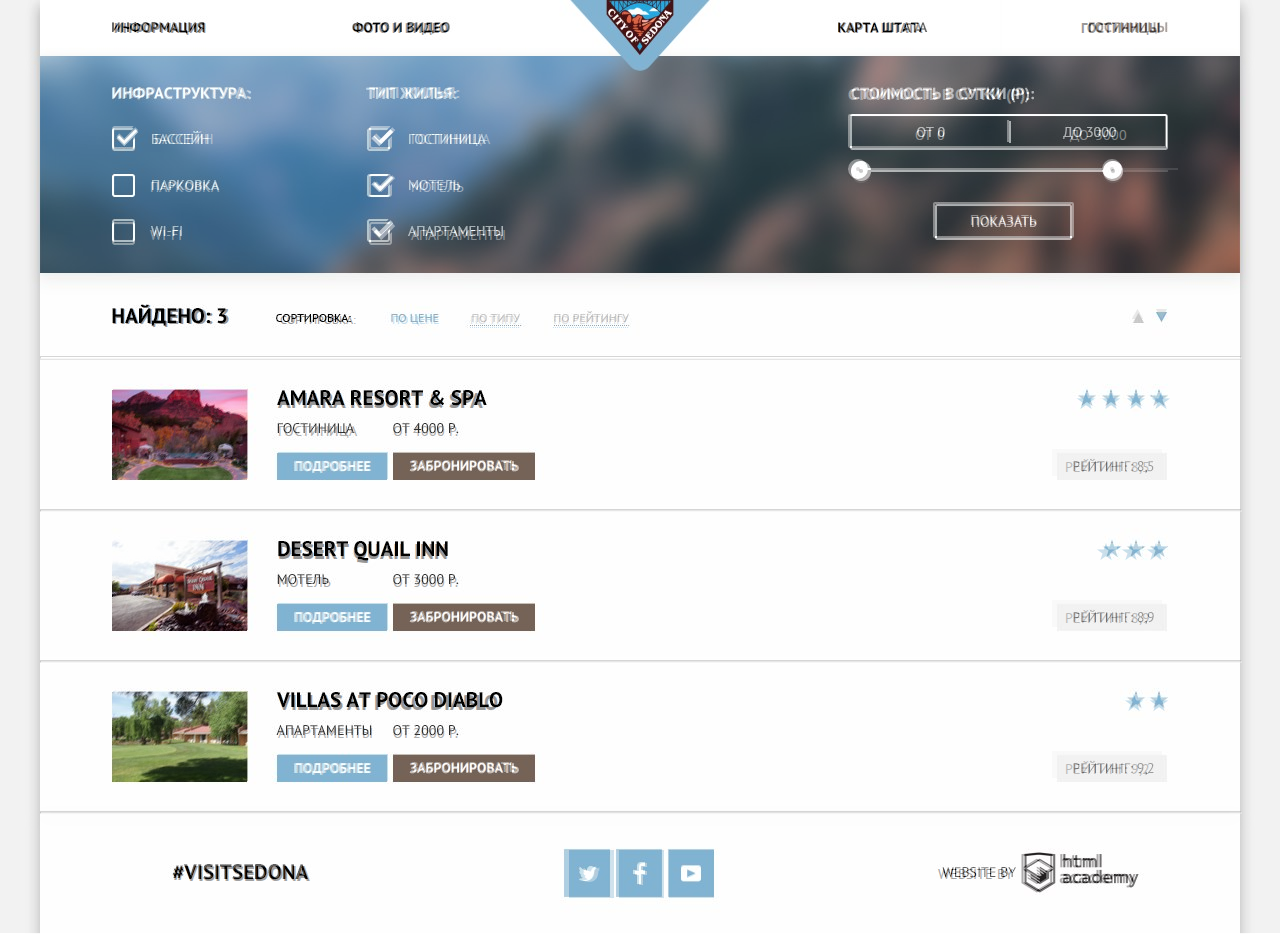
==== inner.html @ b24e72de "Подгонка под макет" ====
<!DOCTYPE html>
<html lang="ru">
  <head>
    <meta charset="utf-8">
    <title>HTML Academy: Седона</title>
    <link href="css/normalize.css" rel="stylesheet">
    <link href="css/index.css" rel="stylesheet">
    <style>
      HTML {
        background: url( 'sedona-hotels.jpg' ) 50% 0 no-repeat;
      }
      BODY {
    opacity: .4;
  }
    </style>
  </head>
  <body>
    <div class="body-class">
      <header class="main-header">
          <ul class="site-navigation">
             <li>
               <a href="#" aria-label="ссылка ведет к блоку информация" class="li-center">Информация</a>
              </li>
             <li>
               <a href="#" aria-label="ссылка ведет к фото и видео" class="li-center">Фото и видео</a>
             </li>
             <li>
               <a href="index.html" class="main-header-logo">
                 <img src="img/main.logo.svg" width="140" height="71" alt="лого City of Sedona">
                </a>
             </li>
             <li>
               <a href="#" aria-label="ссылка ведет к карте штата" class="li-center">Карта штата</a>
             </li>
             <li>
               <a href="#" aria-label="ссылка ведет к списку гостиниц" class="li-center">Гостиницы</a>
             </li>
          </ul>
      </header>
    <main class="container">
      <h1 class="visually-hidden">Поиск подходящего жилья</h1>
      <section class="search-filter">
        <h2 class="visually-hidden">Отсортируем подхожящее жильё</h2>
        <ul class="unfrastructure">
          <li class="search-titel">Инфраструктура:</li>
          <li class="checkbox-on">Бассейн</li>
          <li class="checkbox-off">Парковка</li>
          <li class="checkbox-off">Wi-Fi</li>
        </ul>
        <ul class="accomodation">
            <li class="search-titel">Тип жилья:</li>
            <li class="checkbox-on">Гостиница</li>
            <li class="checkbox-on">Мотель</li>
            <li class="checkbox-on apartament">Апартаменты</li>
        </ul>
        <div class="filter-range">
            <div class="filter-range-title">Стоимость в сутки (р):</div>
            <div class="price-controls">
              <label class="min-price">от <input type="text" name="min-price" value="0"></label>
              <label class="max-price">до <input type="text" name="max-price" value="3000"></label>
            </div>
            <div class="range-controls">
              <div class="scale">
                <div class="bar"></div>
              </div>
              <div class="range-toggle range-toggle-min"></div>
              <div class="range-toggle range-toggle-max"></div>
            </div>
            <button class="btn-transparent" type="submit">Показать</button>
          </div>
      </section>
      <div class="search-result">
        <h2>Найдено: 3</h2>
        <p class="sorted">Сортировка:</p>
        <p class="price">По цене</p>
        <p class="type">По типу</p>
        <p class="rating">По рейтингу</p>
        <div class="up"></div>
        <div class="down"></div>
      </div>
      <hr>
      <section class="catalog">
        <h2 class="visually-hidden">Результаты поиска подхоящего отеля</h2>
        <div class="catalog-line catalog-line-first">
          <div><img src="img/img-hotels/hotel1.jpg" width="135" height="90" alt="фото гостиницы"></div>
          <div class="central-block">
            <h3>Amara Resort & Spa</h3>
            <span>Гостиница</span>
            <span>от 4000 р.</span>
            <p class="detailed">
              <a href="#" aria-label="ссылка ведет к подробной информации о гостинице">Подробнее</a>
            </p>
            <button name="button" type="submit" class="reservation-button">Забронировать</button>
          </div>
          <div class="block-rate">
            <div class="icon-star-4">
              <p class="star"></p>
              <p class="star"></p>
              <p class="star"></p>
              <p class="star"></p>
            </div>
            <p class="rate">Рейтинг: 8,5</p></div>
        </div>
        <hr>
        <div class="catalog-line catalog-line-second">
          <div><img src="img/img-hotels/hotel3.jpg" width="135" height="90" alt="фото мотеля"></div>
          <div class="central-block">
            <h3>Desert Quail Inn</h3>
            <span>Мотель</span>
            <span>от 3000 р.</span>
            <p class="detailed">
                <a href="#" aria-label="ссылка ведет к подробной информации о гостинице">Подробнее</a>
            </p>
            <button name="button" type="submit" class="reservation-button">Забронировать</button>
          </div>
          <div class="block-rate">
            <div class="icon-star-3">
                <p class="star"></p>
                <p class="star"></p>
                <p class="star"></p>
            </div>
            <p class="rate">Рейтинг: 8,9</p></div>
        </div>
        <hr>
        <div class="catalog-line catalog-line-third">
          <div><img src="img/img-hotels/hotel2.jpg"     width="135" height="90" alt="фото апартаментов"></div>
          <div class="central-block">
            <h3>Villas At Poco Diablo</h3>
            <span>Апартаменты</span>
            <span>от 2000 р.</span>
            <p class="detailed">
                <a href="#" aria-label="ссылка ведет к подробной информации о гостинице">Подробнее</a>
            </p>
            <button name="button" type="submit" class="reservation-button">Забронировать</button>
          </div>
          <div class="block-rate">
            <div class="icon-star-2">
                <p class="star"></p>
                <p class="star"></p>
            </div>
            <p class="rate">Рейтинг: 9,2</p></div>
        </div>
        <hr>
      </section>
    </main>
    <footer class="main-footer">
      <p><a href="#" aria-label="#" class="visit">#VISITSEDONA</a></p>
        <ul class="footer-social">
          <li class="social social-tw" >
            <a href="#" aria-label="ссылка ведет к странице Седоны в твиттер"></a>
              <span class="visually-hidden">Твиттер</span>
              <img src="img/twitter-icon.svg" width="17" height="15" alt="иконка твиттера">
          </li>
          <li class="social social-fb">
            <a href="#" aria-label="ссылка ведет к странице Седоны в фейсбук"></a>
              <span class="visually-hidden">Фейсбук</span>
              <img src="img/fb-icon.svg" width="12" height="22" alt="иконка фейсбук">
          </li>
          <li class="social social-yt" >
            <a href="#" aria-label="ссылка ведет к странице Седоны на ютьюб"></a>
              <span class="visually-hidden">Ютьюб</span>
              <img src="img/utube-icon.svg" width="20" height="16" alt="иконка ютуб">
          </li>
        </ul>
        <p class="footer-copyright">
          <span class="copyright">Website by</span>
          <a href="#" class="button"><img src="img/logo-name.png" alt="Лого HTML-Академии" width="115" height="41"></a>
      </footer>
    </div>
  </body>
</html>
---- css/index.css ----
@import url(https://fonts.googleapis.com/css?family=PT+Sans:400,700&amp;subset=cyrillic);

body {
   font-family: "PT Sans", Arial, sans-serif;
   text-transform: uppercase; 
   width: 1200px;
   height: 100%;
   margin: 0 auto;
}

ul{
   list-style: none;
  }
.main-body header { 
   width: 1200px;
   margin: 0; 
   -webkit-box-shadow: 0px 7px 15px 0 rgba(0, 1, 1, 0.15);box-shadow: 0px 7px 15px 0 rgba(0, 1, 1, 0.15);
}
.site-navigation img:hover {
   -webkit-box-shadow: none;
           box-shadow: none;
}
.section-welcome {
   background-color: #81b3d2;
   background-image: url("../img/img-index/background-main.jpg");
   background-repeat: no-repeat;
   background-size: 100%;
   height: 509px;
   -webkit-box-shadow: 0px 7px 15px 0 rgba(0, 1, 1, 0.15);box-shadow: 0px 7px 15px 0 rgba(0, 1, 1, 0.15);
}
.site-navigation {
   display: -webkit-box;
   display: -ms-flexbox;
   display: flex;
   -webkit-box-orient: horizontal;
   -webkit-box-direction: normal;
       -ms-flex-direction: row;
           flex-direction: row;
   -ms-flex-pack: distribute;
       justify-content: space-around; 
   background-color: white;
   margin: 0px;
   height: 56px;
   width: 1200px;
}
.site-navigation li {
   display: -webkit-box;
   display: -ms-flexbox;
   display: flex;
   width: 239px;
   margin: auto;
}
.logo-block {
   width: 244px;
}
.site-navigation a {
   font-family: "PT Sans", Arial, sans-serif;
   font-size: 14px;
   color: #000000;
   padding-left: 0;
   font-weight: bold;
}
.site-navigation a:visited {
   color:rgba(0, 0, 0, 0.3);
}
.site-navigation a:hover {
   color: #81b3d2;
}
.site-navigation a:activ, .site-navigation a:focus {
   color: #766357; 
}

.img-polygon { 
   width: auto;
   background-color: transparent;
   margin-top: -58px;
}
.sedona-deserves {
   height: 216px;
   width: 100%;
   margin: 0;
   margin-top: -26px; 
   background-color: white;
   -webkit-box-shadow: 0px 7px 15px 0 rgba(0, 1, 1, 0.15);box-shadow: 0px 7px 15px 0 rgba(0, 1, 1, 0.15);
}
.s-deserves {
   display: block;
   width: 440px;
   height: 48px;
   margin-left: auto;
   margin-right: auto;
   padding: 0;
   padding-top: 60px;
   font-family: "PT Sans", Arial, sans-serif;
   font-size: 21px;
   line-height: 26px;
   color: black;
   font-weight: bold;
   text-align: center;
   background-color: white;
}
.s-reasons {
   display: block;
   width: 489px;
   height: 13px;
   margin-left: auto;
   margin-right: auto;
   padding: 0px;
   margin-top: 38px;
   background-color: white;
   font-family: "PT Sans", Arial, sans-serif;
   font-size: 14px;
   line-height: 16px;
   display: block;
   color: #333333;
   text-align: center;
   background-color: white;
}
.visually-hidden {
   position:absolute;
   width: 1px;
   height: 1px;
   margin: -1px;
   border: 0;
   padding: 0;
   clip: rect (0 0 0 0);
   overflow: hidden;
}
.welcome-img {
   display: block;
   width: 459px;
   margin-left: auto;
   margin-right: auto;
   padding-top: 76px;
}
.polygon {
   width: 1200px;
   height: 59px;
   background-image: url("img/img-index/polygon.svg");
   background-position: 506px 0;
   z-index: 1;
}
.center-section {
   display: -webkit-box;
   display: -ms-flexbox;
   display: flex;
   -webkit-box-orient: horizontal;
   -webkit-box-direction: normal;
       -ms-flex-flow: row wrap;
           flex-flow: row wrap;
   -webkit-box-pack: center;
       -ms-flex-pack: center;
           justify-content: center;
   -webkit-box-align: stretch;
       -ms-flex-align: stretch;
           align-items: stretch;
   -ms-flex-line-pack: stretch;
       align-content: stretch;
   width: 100%;
   margin: 0; 
   list-style: none;
   -webkit-box-shadow: 0px 7px 15px 0 rgba(0, 1, 1, 0.15);box-shadow: 0px 7px 15px 0 rgba(0, 1, 1, 0.15);
}
.true-city {
   display: -webkit-box;
   display: -ms-flexbox;
   display: flex;
   -webkit-box-orient: horizontal;
   -webkit-box-direction: normal;
       -ms-flex-flow: row nowrap;
           flex-flow: row nowrap;
   -webkit-box-pack: center;
       -ms-flex-pack: center;
           justify-content: center;
   -webkit-box-align: center;
       -ms-flex-align: center;
           align-items: center;
   margin-top: 2px;
}
.inside-box {
   margin: 0;
   background-color: #bfdbec;
   width: 400px; 
   min-height: 256px;
   padding: 0;
}
.inside-box h3 {
   line-height: 21px;
   text-align: center;
   font-size: 21px;
   line-height: 21px
   font-weight: bold;
   color: white;
   padding-top: 26px; 
}
.inside-box-number {
   line-height: 21px;
   text-align: center;
   font-size: 14px;
   padding-top: 5px;
   color: white;
}
.inside-box-text {
   padding-top: 8px;
   text-align: center;
   line-height: 21px;
   font-size: 14px;
   color: white;
}
.img-1 {
   width: 800px; 
   height: 256px;
   margin: 0;
   background-color: white;
   background-image: url("../img/img-index/background-city.png");
   background-repeat: no-repeat;
}
.icon-area {
   display: -webkit-box;
   display: -ms-flexbox;
   display: flex;
   -webkit-box-orient: horizontal;
   -webkit-box-direction: normal;
       -ms-flex-flow: row nowrap;
           flex-flow: row nowrap;
   -webkit-box-pack: center;
       -ms-flex-pack: center;
           justify-content: center;
   -webkit-box-align: center;
       -ms-flex-align: center;
           align-items: center; 
   width: 100%;
   background-color: white;
}
.house-item { 
   min-width: 284px;
   min-height: 320px;
   margin: auto;
   padding: auto;
}
.food-item {
   min-width: 284px;
   min-height: 320px;
   margin: auto;
   padding: auto;
}
.gift-item {
   min-width: 284px;
   min-height: 320px;
   margin: auto;
   padding: auto; 
}

.icon {
   display: block;
   width: 76px;
   height: 76px;
   margin: auto;
   margin-top: 57px; 
   background-repeat: no-repeat;
}
.icon-area-title {
   font-size: 21px;
   line-height: 21px;
   text-align: center;
   padding-top: 5px;
   background-color: white;
   font-weight: bold;
   color: black;
}
.icon-area-text {
   font-size: 14px;
   line-height: 21px;
   text-align: center;
   padding-top: 5px;
   background-color: white;
   font-weight: bold;
   color: #333333;
}
.icon-food {
   background-color: white;
   background-image: url(../img/img-index/icon-3.food.svg); 
}
.icon-gift {
   background-color: white;
   background-image: url(../img/img-index/icon-2.gifts.svg);
   background-repeat: no-repeat;
}
.icon-house {
   background-color: white;
   background-image: url(../img/img-index/icon-1.house.svg);  
}
.devil-bridge {
   display: -webkit-box;
   display: -ms-flexbox;
   display: flex;
   -webkit-box-orient: horizontal;
   -webkit-box-direction: normal;
       -ms-flex-flow: row nowrap;
           flex-flow: row nowrap;
   -webkit-box-pack: center;
       -ms-flex-pack: center;
           justify-content: center;
   -webkit-box-align: center;
       -ms-flex-align: center;
           align-items: center;
   width: 100%;
   margin-top: 10px;
}
.img-2 {
   width: 800px;
   height: 256px;
   margin: 0;
   background-color: #81b3d2;
   background-image: url(../img/img-index/canyon.png);
   background-repeat: no-repeat;
}
.advantages {
   display: -webkit-box;
   display: -ms-flexbox;
   display: flex;
   -webkit-box-orient: horizontal;
   -webkit-box-direction: normal;
       -ms-flex-flow: row nowrap;
           flex-flow: row nowrap;
   -webkit-box-pack: center;
       -ms-flex-pack: center;
           justify-content: center;
   -webkit-box-align: center;
       -ms-flex-align: center;
           align-items: center;
   background-color: #eeeeee;
   -webkit-box-sizing: border-box;box-sizing: border-box;
   min-height: 256px;
   padding-top: 50px;
   padding-bottom: 61px;
}
.square {
   -webkit-box-sizing: border-box;box-sizing: border-box;
   width: 208px;
   margin: 0;
   margin-right: 87px;
   margin-left: 95px;
   min-height: 143px;
   background-color:#eeeeee;
}
.road {
   -webkit-box-sizing: border-box;box-sizing: border-box;
   width: 272px;
   min-height: 143px;
   margin: 0;
   margin-right: 66px;
   margin-left: 72px;
   background-color:#eeeeee;
  
}
.tourist {
   -webkit-box-sizing: border-box;box-sizing: border-box;
   width: 260px;
   min-height: 142px;
   margin: 0;
   margin-right: 69px;
   margin-left: 72px;
   background-color:#eeeeee;
}
.advantages-title {
   font-size: 21px;
   line-height: 23px;
   text-align: center;
   width: 100%;
   background-color:#eeeeee;
   font-weight: bold;
   color: #000000;
   margin: 0;
   margin-top: -8px;
}
.advantages-text {
   line-height: 21px;
   text-align: center;
   font-size: 14px;
   color:#333333;;
   margin: 0;
}
.advantages-number {
   line-height: 16px;
   text-align: center;
   font-size: 14px;
   color: #333333;
   margin: 0;
   margin-bottom: 28px;
}
.square-title {
   margin-bottom: 20px;
   color: #000000;
}
.road-title {
   margin-bottom: 25px;
}
.tourist-title {
   margin-bottom: 21px;
}
.interest-search {
   width: auto;
   height: 291px;
   margin-top: 0;
   background-color: white;
   -webkit-box-shadow: 0px 7px 15px 0 rgba(0, 1, 1, 0.15);box-shadow: 0px 7px 15px 0 rgba(0, 1, 1, 0.15);
}
.search {
   width: 450px;
   height: 96px;
   margin-left: auto;
   margin-right: auto;
   padding-top: 27px;
   background-color: white;
}
.s-interest {
   width: 100%;
   margin-left: auto;
   margin-right: auto;
   margin-bottom: 23px;
   font-size: 30px;
   color: black;
   font-style: normal;
   font-weight: bold;
   line-height: 25px;
   text-align: center;
   background-color: white;
   
}
.s-search {
   width: 450px;
   margin-left: auto;
   margin-right: auto;
   font-style: normal;
   font-size: 14px;
   color: #333333;
   line-height: 24px;
   text-align: center;
   background-color:white;

}
a :hover { 
   outline: 0;
}
.img-map {
   width: 100%;
   height: 593px;
}
.search-button {
   position: absolute;
   left: calc(50% - 568px / 2);
   bottom: 597px;
   -webkit-box-sizing: border-box;
           box-sizing: border-box;
   width: 568px;
   height: 86px;
   padding-top: 5px;
   background-color: #766357;
   border: none;
   color: white;
   text-align: center;
   font-size:21px;
   font-weight: bold;
   text-transform: uppercase;
   z-index: 1;
}
.search-button:hover {
   background-color: #604e43;
}
.search-button:active,
.search-button:focus {
   background-color: #503e33;
   color: rgba(255, 255, 255, 0.3)
}
.hotel-search {
   position: absolute;
   display: none;
   bottom: 120px;
   left: calc(50% - 568px / 2);
   width: 568px;
   min-height: 481px;

}
@-webkit-keyframes bounce {
   0%  { -webkit-transform: translateY(-140px); transform: translateY(-140px); }
   100% { -webkit-transform: translateY(0); transform: translateY(0); }
 }
@keyframes bounce {
   0%  { -webkit-transform: translateY(-140px); transform: translateY(-140px); }
   100% { -webkit-transform: translateY(0); transform: translateY(0); }
 }
.hotel-search-show {
   display: block;
   -webkit-animation-name: bounce;
           animation-name: bounce;
   -webkit-animation-duration: 0.1s;
           animation-duration: 0.1s;
}
.search-form {
   -webkit-box-sizing: border-box;box-sizing: border-box; 
   display: -webkit-box; 
   display: -ms-flexbox; 
   display: flex;
   -ms-flex-wrap: wrap;
       flex-wrap: wrap;
   -webkit-box-pack: justify;
       -ms-flex-pack: justify;
           justify-content: space-between;
   -webkit-box-align: center;
       -ms-flex-align: center;
           align-items: center;
   -webkit-box-sizing: border-box;
           box-sizing: border-box; 
   margin: 0;
   border: none;
   width: 568px;
   min-height: 395px;
   padding: 53px;
   background-color: white;
   -webkit-box-shadow: 0px 7px 15px 0 rgba(0, 1, 1, 0.15);box-shadow: 0px 7px 15px 0 rgba(0, 1, 1, 0.15);
}
.search-form div {
   width: 462px;
   height: 34px;
   display: -webkit-box;
   display: -ms-flexbox;
   display: flex;
   -ms-flex-wrap: nowrap;
       flex-wrap: nowrap;
   -webkit-box-pack: justify;
       -ms-flex-pack: justify;
           justify-content: space-between;
   -webkit-box-align: center;
       -ms-flex-align: center;
           align-items: center;
}
.ar-date{
   margin-bottom: 34px;
   margin-top: 10px;
}
.dep-date {
   margin-bottom: 34px;
}
.quantity {
   margin-bottom: 55px;
}
.search-form span {
   font-size: 14px;
   color: #000000;
   font-weight: bold;
   padding-left: 2px;
}
.margin {
   margin-right: 3px;
}
.search-form input[type="text"] {
   -webkit-box-sizing: border-box;
           box-sizing: border-box;
   width: 346px;
   height: 38px;
   margin-left: 11px;
   padding-left: 13px;
   font-weight: bold;
   border: none;
}
.departure-date {
   padding: 0;
   
}
.adults {
   -webkit-box-sizing: border-box;
           box-sizing: border-box;
   width: 220px;
}
.kids {
   margin-right: 8px;
   -webkit-box-sizing: border-box;
           box-sizing: border-box;
   width: 180px;
}
.margin-two {
   margin-right: 43px;
   width: 75px;
}
.margin-three {
   margin-left: 50px;
   margin-right: 24px;
   width: 40px;
}

input[type="text"]{
   background: url(../img/img-index/calendar.png) 316px 8px no-repeat;
   width: 21px;
   height: 22px;
}
input[type="text"]:hover {
   background: url(../img/img-index/calendar_hover.png) 316px 8px no-repeat;
}
input[type="text"]:active,
input[type="text"]:focus {
   background: url(../img/img-index/calendar_press.png) 316px 8px no-repeat;
}
.adults-quantity,
.kids-quantity {
   position: relative;
   -webkit-box-sizing: border-box;
           box-sizing: border-box;
   margin: 0;
   width: 114px;
   height: 38px;
   border: none;   
   padding-left: 52px;
   padding-right: 52px;
   font-size: 14px;
   font-weight: bold;
   border: 1px solid #f2f2f2;
}
.adults-quantity::before,
.kids-quantity::before, {
   content: "-";
   display: block;
   width: 10px;
   height: 10px;
}
.adults-quantity::after,
.kids-quantity::after, {
   content: "+";
   display: block;
   width: 10px;
   height: 10px;
}
.search-form input {
   background-color: #f2f2f2;
}
.search-form input:hover {
   background-color: #ebebeb;
}
.search-form input:active,
.search-form input:focus {
   background-color:#ffffff;
   border: 2px solid #e5e5e5;
}
.dep-date input {
   -webkit-box-sizing: border-box;
           box-sizing: border-box;
   width: 346px;
   height: 38px;
}
.quantity {
   position: relative;
   display: -webkit-box;
   display: -ms-flexbox;
   display: flex;
   -ms-flex-wrap: nowrap;
       flex-wrap: nowrap;
   -webkit-box-pack: justify;
       -ms-flex-pack: justify;
           justify-content: space-between;
   -webkit-box-align: center;
       -ms-flex-align: center;
           align-items: center;
  
}
input::-webkit-outer-spin-button,
input::-webkit-inner-spin-button {
    -webkit-appearance: none;
}
input[type='number'] {
    -moz-appearance: textfield;
}
.search-b {
   width: 458px;
   height: 58px;
   background-color:#81b3d2;
   color: white;
   font-size: 21px;
   text-align: center;
   font-weight: bold;
   text-transform: uppercase;
   border: none;
   padding: 0;
   
}
.search-b:hover {
   background-color:#669ec0;
}
.search-b:active,
.search-b:focus {
   background-color: #5496bd;
   color: rgba(255, 255, 255, 0.3);
}
.site-navigation {
   font-family: "PT Sans", Arial, sans-serif;
   font-size: 14px;
   text-align: center;
   line-height: 26px;
   color: black;
   text-transform: uppercase;
   list-style: none;
   padding-inline-start: 0;
}
.li-center {
   padding: auto;
   margin: auto;
}
.li-center-hotel {
   padding-left: 13px;
}
.main-header-logo {
   padding: auto;
   margin: auto;
}
a {
  text-decoration: none;
}
.welcome-img {
  display: block;
  margin: 0 auto;
}
.item-name {
   font-family: "PT Sans", Arial, sans-serif;
   font-weight: bold;
   font-style: normal;
   font-size: 21px;
   text-align: left;
   line-height: 26px;
}
.item-name:hover {
  color: #81b3d2;
}

.item-name:focus {
   color: #black;
}
.item-name:active {
   color: rgba(0, 0, 0, 0.3);
}
.main-footer { 
   display: -webkit-box; 
   display: -ms-flexbox; 
   display: flex;
   -webkit-box-orient: horizontal;
   -webkit-box-direction: normal;
       -ms-flex-direction: row;
           flex-direction: row;
   -ms-flex-pack: distribute;
       justify-content: space-around;
   -webkit-box-align: center;
       -ms-flex-align: center;
           align-items: center;
   width: 1200px;
   background-color: white;
   opacity: 0.9;
   margin: 0;
   -webkit-box-flex: 1;
       -ms-flex: 1 0 auto;
           flex: 1 0 auto;
   -webkit-box-shadow: 0px 7px 15px 0 rgba(0, 1, 1, 0.15);box-shadow: 0px 7px 15px 0 rgba(0, 1, 1, 0.15);
} 
.site-navigation {
   margin-left: 0;
   -webkit-box-shadow: 0px 7px 15px 0 rgba(0, 1, 1, 0.15);box-shadow: 0px 7px 15px 0 rgba(0, 1, 1, 0.15);
}
.main-header-logo {
   padding-left: 10px;
}
.main-header {
   -webkit-box-shadow: 0px 7px 15px 0 rgba(0, 1, 1, 0.15);box-shadow: 0px 7px 15px 0 rgba(0, 1, 1, 0.15);
}
.visit {
   font-family: "PT Sans", Arial, sans-serif;
   font-size: 21px;
   color: #000000;
   font-weight: bold;
   padding-left: 28px;
   padding-right: 50px;
}
.footer-social {
   display: -webkit-box;
   display: -ms-flexbox;
   display: flex;
   -webkit-box-sizing: border-box;
           box-sizing: border-box;
   -ms-flex-wrap: nowrap;
       flex-wrap: nowrap;
   -webkit-box-orient: horizontal;
   -webkit-box-direction: normal;
       -ms-flex-direction: row;
           flex-direction: row;
   -webkit-box-pack: justify;
       -ms-flex-pack: justify;
           justify-content: space-between;
   width: 150px;
   height: 48px;
   margin: 0;
   padding: 0;
}
.footer-social li {
   margin-right: 5px;
   list-style: none;
   vertical-align: bottom;
}
.social { 
   display: -webkit-box;
   display: -ms-flexbox;
   display: flex;
   -webkit-box-align: center;
       -ms-flex-align: center;
           align-items: center;
   -webkit-box-pack: center;
       -ms-flex-pack: center;
           justify-content: center;
   width: 46px;
   height: 48px;
   background-color: #81b3d2;
}
.social-tw {
   margin-left:
}
.social-fb {
   margin-left:
}
.social:hover {
   background-color: #669ec0;
}
.social:active,
.social:focus {
   background-color:#5496bd;
}
.footer-copyright {
   display: -webkit-box;
   display: -ms-flexbox;
   display: flex; 
   -webkit-box-align: center; 
       -ms-flex-align: center; 
           align-items: center;
   margin-left: 10px;
 }
 .footer-copyright span {
    color: black;
 }
 .footer-copyright p {
    width: 115px;
    height: 41px;
    margin-left: 6px;
    background-color: white;
    background-image: url("../img/logo-name.png");
 }
 .footer-copyright p:hover {
   background-color: white;
   background-image: url("../img/logo-name-2.png")
}
.footer-copyright p:active,
.footer-copyright p:focus {
   background-color: white;
   background-image: url("../img/logo-name-3.png")
}
 .container {
   -webkit-box-shadow: 0px 7px 15px 0 rgba(0, 1, 1, 0.15);box-shadow: 0px 7px 15px 0 rgba(0, 1, 1, 0.15);
 }
 .copyright {
    padding-right: 8px;
    color: black;
    font-size: 14px;
    line-height: 26px;
 }
 body {
   height: 100%;
   min-width:900px;
}
html { 
   position:relative; 
   min-height:100%;
  }
footer {
   height: 120px; 
   position: absolute;
   bottom: 0;
   width: 100%;
  }

.search-filter { 
   display: -webkit-box; 
   display: -ms-flexbox; 
   display: flex;
   -webkit-box-pack: justify;
       -ms-flex-pack: justify;
           justify-content: space-between;
   -webkit-box-align: top;
       -ms-flex-align: top;
           align-items: top;
   width: 100%;
   height: 217px;
   background-color: #81b3d2;
   background-image: url("../img/img-hotels/filter-background.jpg");
   background-repeat: no-repeat;
   background-size: 100%;
   margin: 0;
}
/*.search-filter ul {
   list-style: none;
   font-size: 16px;
   line-height: 16px;
   text-align: left;
   text-transform: uppercase;
   color: white;
}*/
.accomodation {
   padding-left: 60px;
}
.search-filter li {
   color: #ffffff;
   margin-bottom: 23px;
   margin-top: 12px;
   display: -webkit-box;
   display: -ms-flexbox;
   display: flex;
   -webkit-box-align: center;
       -ms-flex-align: center;
           align-items: center;
}
.search-titel { #ffffff;
   font-style: bold;
   font-stretch: normal;
   line-height: 1.31;
   letter-spacing: normal;
   text-align: left;
   font-size: 16px;
   font-weight: bold;
   height: 21px;
   margin-top: 12px;
   color: red;
}
.search-filter {
   line-height: 14px;
   font-size: 14px;
   -webkit-box-shadow: 0px 7px 15px 0 rgba(0, 1, 1, 0.15);box-shadow: 0px 7px 15px 0 rgba(0, 1, 1, 0.15);
}
.apartament: {
   padding-top: 7px;
}
.unfrastructure {
   margin-left: 32px;
}
.checkbox-on:before {
   content: url(../img/img-hotels/checkbox-on.png);
   padding-right: 15px;
}
.checkbox-on:disabled {
   background-color: white;
   background-image: url("../img/img-hotels/checkbox-disabled.png");
}
.checkbox-off:before {
   content: url(../img/img-hotels/checkbox-off.png);
   padding-right: 15px;
}
.filter-range {
   width: 330px;
   margin-top: 28px;
   margin-left: 282px;
   margin-right: 62px;
   color: #ffffff;
   text-transform: uppercase;
 }
 .filter-range-title {
   margin-bottom: 9px;
   font-weight: 600;
   font-size: 16px;
   line-height: 21px;
 }
 .price-controls {
   position: relative;
   height: 30px;
   width: 315px;
   margin-bottom: 20px;
   font-size: 0;
   border: 2px solid #ffffff;
   border-radius: 2px;

 }
 .price-controls::after {
   content: "";
   position: absolute;
   top: 50%;
   left: 50%;
   width: 2px;
   height: 22px;
   background: #ffffff;
   -webkit-transform: translate(-50%, -50%);
       -ms-transform: translate(-50%, -50%);
           transform: translate(-50%, -50%);
 }
 .price-controls label {
   display: inline-block;
   font-size: 14px;
   line-height: 38px;
   vertical-align: top;
   cursor: pointer;
 }
 .price-controls .min-price,
 .price-controls .max-price {
   width: 90px;
   padding-left: 65px;
 }
 .price-controls input {
   width: 50px;
   margin: 0;
   color: inherit;
   font: inherit;
   background: none;
   border: none;
 }
 .range-controls {
   position: relative;
   margin-bottom: 32px;
 }
 .range-controls .scale {
   height: 2px;
   background: rgba(255, 255, 255, 0.3);
 }
 .range-controls .bar {
   width: 80%;
   height: 2px;
   background: #ffffff;
 }
 .range-toggle {
   position: absolute;
   top: -9px;
   width: 4px;
   height: 4px;
   background: #ababab;
   border: 8px solid #ffffff;
   border-radius: 50%;
   -webkit-box-shadow: 0 2px 1px 0 rgba(0, 1, 1, 0.2);
           box-shadow: 0 2px 1px 0 rgba(0, 1, 1, 0.2);
   cursor: pointer;
 }
 .range-toggle:hover {
   background: #1c4f80;
 }
 .range-toggle-min {
   left: 0;
 }
 .range-toggle-max {
   left: 77%;
 }
 .btn-transparent {
   display: block;
   margin: 0 auto;
   margin-left: 85px;
   padding: 6px 35px;
   font-size: 14px;
   line-height: 20px;
   color: #ffffff;
   text-transform: uppercase;
   background: transparent;
   border: 2px solid #ffffff;
   border-radius: 2px;
   cursor: pointer;
 }
 .btn-transparent:hover {
   color: #000000;
   background: #ffffff;
 }
 .search-result {
    height: 83px;
 }
.search-result p {
   display: inline-block;
   vertical-align: center;
   margin-right: 20px;
}
.search-result h2 {
   display: inline-block;
   vertical-align: center;
   font-size: 21px;
   line-height: 26px;
   color: #000000;
   padding: 31px 72px;
   margin: 0;
   padding-right: 46px;
}
.sorted { 
   font-size: 12px;
   color: #000000;
}
.price { 
   font-size: 12px;
   color: #81b3d2;
   margin-left: 12px;
}
.type { 
   font-size: 12px;
   border-bottom: 1px dotted #81b3d2;
   color: rgba(0, 0, 0, 0.3);
   margin-left: 7px;
}
.up {
   display: inline-block;
   width: 20px;
   height: 15px;
   margin: 0;
   margin-left: 480px;
   background: url(../img/img-hotels/icon-up.png)  no-repeat;
}
.up:hover{
   background: url(../img/img-hotels/icon-up-hover.png)  no-repeat;
}
.up:active,
.up:focus {
   background: url(../img/img-hotels/icon-up-press.png)  no-repeat;
}
.down {
   display: inline-block;
   width: 20px;
   height: 15px;
   margin: 0;
   background: url(../img/img-hotels/icon-down.png) no-repeat;
}
.down:hover{
   background: url(../img/img-hotels/icon-down-hover.png)  no-repeat;
}
.down:active,
.down:focus {
   background: url(../img/img-hotels/icon-down-press.png)  no-repeat;
}
.type:hover {
   color: #81b3d2;
}
.type:focus, .type:active {
   color: #000000;
}
.rating {
   font-size: 12px;
   border-bottom: 1px dotted #81b3d2;
   color: rgba(0, 0, 0, 0.3);
   margin-left: 10px;
}
.rating:hover, .rating:active {
   color: #81b3d2;
}
.rating:focus {
   color: #000000;
}
hr {
  color: #f2f2f2;
  width: 1200px;
  height: 1px;
}
.catalog {
   display: -webkit-box;
   display: -ms-flexbox;
   display: flex;
   -webkit-box-orient: vertical;
   -webkit-box-direction: normal;
       -ms-flex-direction: column;
           flex-direction: column;
   -webkit-box-pack: justify;
       -ms-flex-pack: justify;
           justify-content: space-between;
   -ms-flex-line-pack: start;
       align-content: flex-start;
   -ms-flex-wrap: nowrap;
       flex-wrap: nowrap;
   width: 100%;
   min-height: 453px;
   margin: 0;
   margin-bottom: 120px;
   padding: 0;
   margin-top: -10px;
}
.catalog-line {
   display: -webkit-box;
   display: -ms-flexbox;
   display: flex;
   -webkit-box-orient: horizontal;
   -webkit-box-direction: normal;
       -ms-flex-direction: row;
           flex-direction: row;
   -webkit-box-pack: start;
       -ms-flex-pack: start;
           justify-content: flex-start;
   padding: 73px;
   height: 100px;
   width: auto;
   padding-top: 40px;
   padding-bottom: 20px;
}
.catalog-line-second {
   padding-top: 28px;
}
.catalog-line-third {
   padding-top: 28px;
}
.central-block {
   display: -webkit-box;
   display: -ms-flexbox;
   display: flex;
   -webkit-box-orient: horizontal;
   -webkit-box-direction: normal;
       -ms-flex-direction: row;
           flex-direction: row;
   -webkit-box-pack: start;
       -ms-flex-pack: start;
           justify-content: flex-start;
   -ms-flex-wrap: wrap;
       flex-wrap: wrap;
   -webkit-box-sizing: border-box;
           box-sizing: border-box;
   width: 305px;
   height: 90px;
   margin-left: 30px;
}
.catalog h3 {
   margin: 0;
   padding: 0;
   height: 26px;
   width: 100%;
   font-size: 21px;
   text-align: left;
   text-weight: bold;
   color: #000000;
}
.catalog span {
   display: block;
   width: 110px;
   height: 21px;
   margin-right: 5px;
   margin-top: 8px;
   font-size: 14px;
   color: #333333;
}
.detailed {
   width: 110px;
   height: 23px;
   background-color:#81b3d2;
   margin-right: 5px;
   margin-top: 8px;
   padding-top: 4px;
   text-align: center;
}
.detailed:hover {
   background-color: #669ec0;
}
.detailed:active, 
.detailed:focus {
   background-color: #5496bd;
   color: rgba(255, 255, 255, 0.3);
}
.reservation-button {
   width: 142px;
   height: 27px;
   background-color: #766357;
   margin-top: 8px;
   font-size: 14px;
   color: white;
   font-weight: bold;
   text-transform: uppercase;
   border: none;
}
.reservation-button:hover {
   background-color: #604e43;
}
.reservation-button:active, .reservation-button:focus {
   background-color: #503e33;
   color: rgba(255, 255, 255, 0.3);
}
.central-block a {
   font-size: 14px;
   color: white;
   font-weight: bold;
   text-transform: uppercase;
   text-align: center;
   padding: 7px 17px; 
}
.central-block h3 {
   font-size: 21px;
   font-weight: bold;
   color: #000000;
}
.central-block h3:hover {
   color: #81b3d2;
}
.central-block h3:active,
.central-block h3:focus {
   color: rgba(0, 0, 0, 0.3);
}
.block-rate {
   display: -webkit-box;
   display: -ms-flexbox;
   display: flex;
   -webkit-box-orient: horizontal;
   -webkit-box-direction: normal;
       -ms-flex-direction: row;
           flex-direction: row;
   -ms-flex-wrap: wrap;
       flex-wrap: wrap;
   margin-left: 510px;
   width: 115px;
   height: 90px;
}
.icon-star-4 {
   display: -webkit-box;
   display: -ms-flexbox;
   display: flex;
   margin-left: 20px;
   width: 110px;
   height: 18px;
}
.icon-star-3 {
   display: -webkit-box;
   display: -ms-flexbox;
   display: flex;
   margin-left: 40px;
   width: 95px;
   height: 18px;
}
.icon-star-2 {
   display: -webkit-box;
   display: -ms-flexbox;
   display: flex;
   margin-left: 68px;
   width: 62px;
   height: 18px;
}
.star {
   width: 20px;
   margin-right: 0;
   margin-left: 5px;
   margin-top: 3px;
   padding: 0px;
   height: 17px;
   background-color: white;
   background-image: url("../img/img-hotels/icon.star.png");
   background-repeat: no-repeat;
}
.rate {
   -webkit-box-sizing: border-box;
           box-sizing: border-box;
   width: 110px;
   height: 27px;
   background-color:#f2f2f2;
   font-size: 14px;
   color: #666666;
   text-align: center;
   padding-top: 10px;
   margin: 0;
}
.catalog-line div {
   height: 60px;
}
 hr {
    margin: 0;
 }
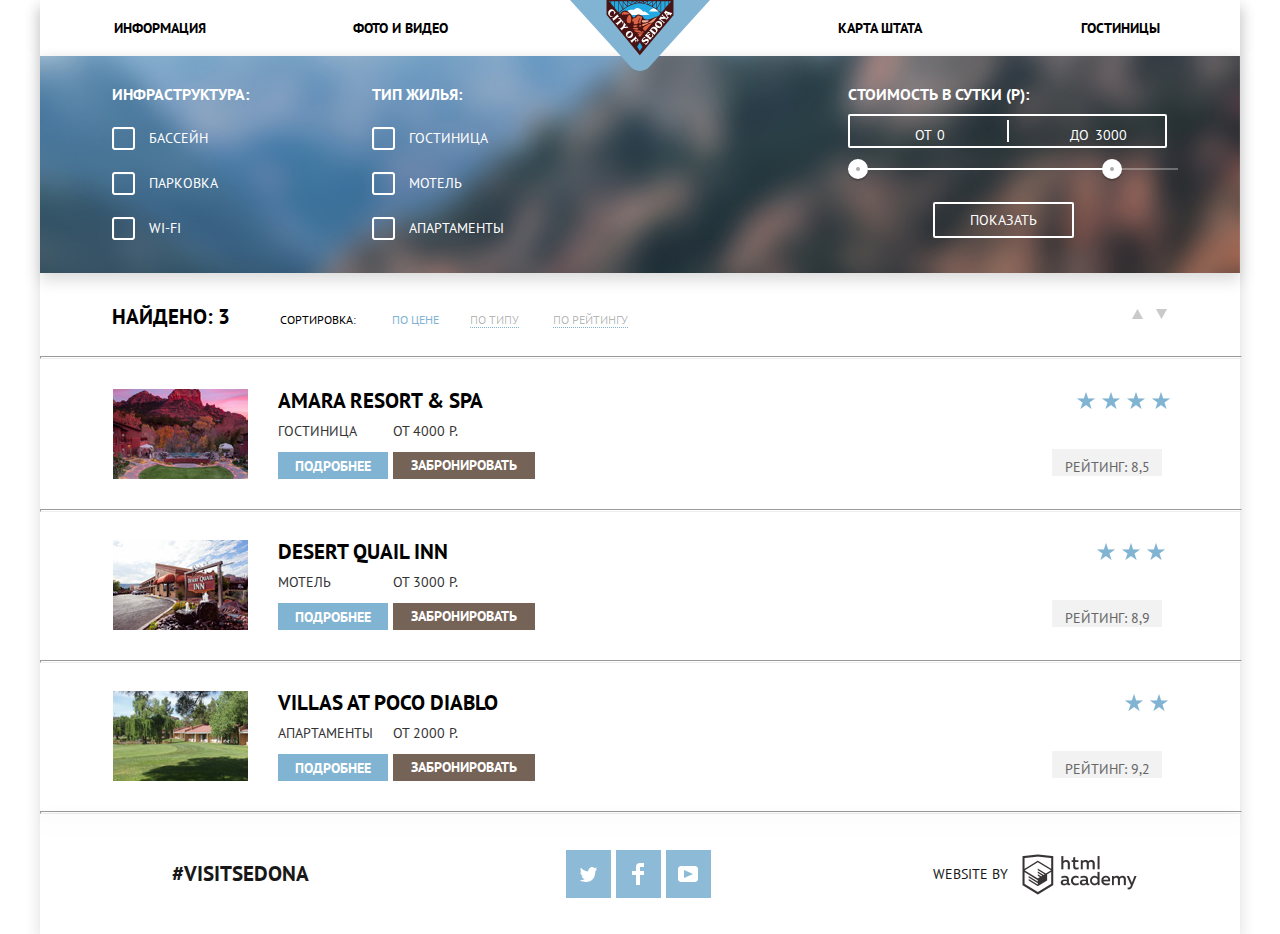
==== commit 1f7926e5: "Чекбоксы, карта" ====
--- a/inner.html
+++ b/inner.html
@@ -5,14 +5,14 @@
     <title>HTML Academy: Седона</title>
     <link href="css/normalize.css" rel="stylesheet">
     <link href="css/index.css" rel="stylesheet">
-    <style>
+    <!---<style>
       HTML {
         background: url( 'sedona-hotels.jpg' ) 50% 0 no-repeat;
       }
       BODY {
     opacity: .4;
-  }
-    </style>
+      }
+    </style>-->
   </head>
   <body>
     <div class="body-class">
@@ -43,15 +43,33 @@
         <h2 class="visually-hidden">Отсортируем подхожящее жильё</h2>
         <ul class="unfrastructure">
           <li class="search-titel">Инфраструктура:</li>
-          <li class="checkbox-on">Бассейн</li>
-          <li class="checkbox-off">Парковка</li>
-          <li class="checkbox-off">Wi-Fi</li>
+          <li class="checkbox-box">
+            <input type="checkbox" id="c1" name="waterpool"/>
+            <label for="c1"><span></span>Бассейн</label>
+          </li>
+          <li class="checkbox-box">
+              <input type="checkbox" id="c2" name="parking"/>
+              <label for="c2"><span></span>Парковка</label>
+          </li>
+          <li class="checkbox-box">
+              <input type="checkbox" id="c3" name="wifi"/>
+              <label for="c3"><span></span>Wi-Fi</label>
+          </li>
         </ul>
         <ul class="accomodation">
             <li class="search-titel">Тип жилья:</li>
-            <li class="checkbox-on">Гостиница</li>
-            <li class="checkbox-on">Мотель</li>
-            <li class="checkbox-on apartament">Апартаменты</li>
+            <li class="checkbox-box">
+                <input type="checkbox" id="c4" name="hotel"/>
+                <label for="c4"><span></span>Гостиница</label> 
+            </li>
+            <li class="checkbox-box">
+                <input type="checkbox" id="c5" name="motel"/>
+                <label for="c5"><span></span>Мотель</label>
+            </li>
+            <li class="checkbox-box apartament">
+                <input type="checkbox" id="c6" name="apartaments"/>
+                <label for="c6"><span></span>Апартаменты</label>
+            </li>
         </ul>
         <div class="filter-range">
             <div class="filter-range-title">Стоимость в сутки (р):</div>
@@ -144,7 +162,7 @@
       </section>
     </main>
     <footer class="main-footer">
-      <p><a href="#" aria-label="#" class="visit">#VISITSEDONA</a></p>
+        <p><a href="#" aria-label="#" class="visit">#VISITSEDONA</a></p>
         <ul class="footer-social">
           <li class="social social-tw" >
             <a href="#" aria-label="ссылка ведет к странице Седоны в твиттер"></a>
@@ -162,9 +180,10 @@
               <img src="img/utube-icon.svg" width="20" height="16" alt="иконка ютуб">
           </li>
         </ul>
-        <p class="footer-copyright">
-          <span class="copyright">Website by</span>
-          <a href="#" class="button"><img src="img/logo-name.png" alt="Лого HTML-Академии" width="115" height="41"></a>
+        <div class="footer-copyright">
+          <a href="#" class="copyright">Website by</a>
+          <p></p>
+        </div>
       </footer>
     </div>
   </body>
--- a/css/index.css
+++ b/css/index.css
@@ -443,10 +443,7 @@
 a :hover { 
    outline: 0;
 }
-.img-map {
-   width: 100%;
-   height: 593px;
-}
+
 .search-button {
    position: absolute;
    left: calc(50% - 568px / 2);
@@ -520,7 +517,7 @@
    background-color: white;
    -webkit-box-shadow: 0px 7px 15px 0 rgba(0, 1, 1, 0.15);box-shadow: 0px 7px 15px 0 rgba(0, 1, 1, 0.15);
 }
-.search-form div {
+.search-block {
    width: 462px;
    height: 34px;
    display: -webkit-box;
@@ -535,12 +532,15 @@
        -ms-flex-align: center;
            align-items: center;
 }
+.adults input {
+   width: 38px;
+}
 .ar-date{
-   margin-bottom: 34px;
+   margin-bottom: 31px;
    margin-top: 10px;
 }
 .dep-date {
-   margin-bottom: 34px;
+   margin-bottom: 33px;
 }
 .quantity {
    margin-bottom: 55px;
@@ -572,20 +572,42 @@
    -webkit-box-sizing: border-box;
            box-sizing: border-box;
    width: 220px;
+   display: -webkit-box;
+   display: -ms-flexbox;
+   display: flex;
+   -ms-flex-wrap: nowrap;
+       flex-wrap: nowrap;
+   -webkit-box-pack: justify;
+       -ms-flex-pack: justify;
+           justify-content: space-between;
+   -webkit-box-align: center;
+       -ms-flex-align: center;
+           align-items: center;
 }
 .kids {
    margin-right: 8px;
    -webkit-box-sizing: border-box;
            box-sizing: border-box;
    width: 180px;
+   display: -webkit-box;
+   display: -ms-flexbox;
+   display: flex;
+   -ms-flex-wrap: nowrap;
+       flex-wrap: nowrap;
+   -webkit-box-pack: justify;
+       -ms-flex-pack: justify;
+           justify-content: space-between;
+   -webkit-box-align: center;
+       -ms-flex-align: center;
+           align-items: center;
 }
 .margin-two {
    margin-right: 43px;
    width: 75px;
 }
 .margin-three {
-   margin-left: 50px;
-   margin-right: 24px;
+   margin-left: 17px;
+   margin-right: 18px;
    width: 40px;
 }
 
@@ -607,28 +629,39 @@
    -webkit-box-sizing: border-box;
            box-sizing: border-box;
    margin: 0;
-   width: 114px;
+   width: 40px;
    height: 38px;
    border: none;   
-   padding-left: 52px;
-   padding-right: 52px;
-   font-size: 14px;
-   font-weight: bold;
-   border: 1px solid #f2f2f2;
-}
-.adults-quantity::before,
-.kids-quantity::before, {
-   content: "-";
-   display: block;
-   width: 10px;
-   height: 10px;
-}
-.adults-quantity::after,
-.kids-quantity::after, {
-   content: "+";
-   display: block;
-   width: 10px;
-   height: 10px;
+   font-size: 14px;
+   font-weight: bold;
+   margin: 0;
+   margin-right: -4px;
+   margin-left: -4px;
+   padding: 0;
+   text-align: center;
+}
+.minus-plus {
+   border: none;
+   padding: 0;
+   margin: 0;
+   width: 38px;
+   height: 38px;
+   background-color: #f2f2f2;
+   font-size: 24px;
+   font-weight: bold;
+   color: #4e4c4c6b;
+}
+.sign-block {
+   display: -webkit-box;
+   display: -ms-flexbox;
+   display: flex;
+   -ms-flex-wrap: nowrap;
+       flex-wrap: nowrap;
+   width: 116px;
+   height: 38px;
+   padding: 0;
+   margin: 0;
+   background-color: yellowgreen;
 }
 .search-form input {
    background-color: #f2f2f2;
@@ -648,7 +681,6 @@
    height: 38px;
 }
 .quantity {
-   position: relative;
    display: -webkit-box;
    display: -ms-flexbox;
    display: flex;
@@ -681,6 +713,9 @@
    border: none;
    padding: 0;
    
+}
+.search-block {
+   display: flex;
 }
 .search-b:hover {
    background-color:#669ec0;
@@ -879,7 +914,13 @@
    bottom: 0;
    width: 100%;
   }
-
+.map {
+   width: 1200px;
+   height: 593px;
+   position: absolute;
+   background-color: rgb(250, 244, 244);
+   z-index: -1;
+}
 .search-filter { 
    display: -webkit-box; 
    display: -ms-flexbox; 
@@ -898,16 +939,40 @@
    background-size: 100%;
    margin: 0;
 }
-/*.search-filter ul {
+.search-filter ul {
    list-style: none;
    font-size: 16px;
    line-height: 16px;
    text-align: left;
    text-transform: uppercase;
    color: white;
-}*/
+}
 .accomodation {
    padding-left: 60px;
+}
+
+input[type="checkbox"] {
+   display:none;
+}
+input[type="checkbox"] + label span {
+   display:inline-block;
+   width: 23px;
+   height: 23px;
+   margin:-1px 4px 0 0;
+   padding-left: 10px;
+   vertical-align:middle;
+   background:url(../img/img-hotels/checkbox-off.png) left top no-repeat;
+   cursor:pointer;
+}
+input[type="checkbox"]:checked + label span {
+   background:url(../img/img-hotels/checkbox-on.png) left top no-repeat;
+   width: 23px;
+   height: 23px;
+   padding-left: -4px;
+}
+input[type="checkbox"]:disabled {
+   background-color: white;
+   background-image: url(../img/img-hotels/checkbox-disabled.png);
 }
 .search-filter li {
    color: #ffffff;
@@ -920,7 +985,7 @@
        -ms-flex-align: center;
            align-items: center;
 }
-.search-titel { #ffffff;
+.search-titel { 
    font-style: bold;
    font-stretch: normal;
    line-height: 1.31;
@@ -930,7 +995,7 @@
    font-weight: bold;
    height: 21px;
    margin-top: 12px;
-   color: red;
+   color:#ffffff;
 }
 .search-filter {
    line-height: 14px;
@@ -943,17 +1008,8 @@
 .unfrastructure {
    margin-left: 32px;
 }
-.checkbox-on:before {
-   content: url(../img/img-hotels/checkbox-on.png);
-   padding-right: 15px;
-}
-.checkbox-on:disabled {
-   background-color: white;
-   background-image: url("../img/img-hotels/checkbox-disabled.png");
-}
-.checkbox-off:before {
-   content: url(../img/img-hotels/checkbox-off.png);
-   padding-right: 15px;
+.checkbox-box {
+   font-size: 14px;
 }
 .filter-range {
    width: 330px;
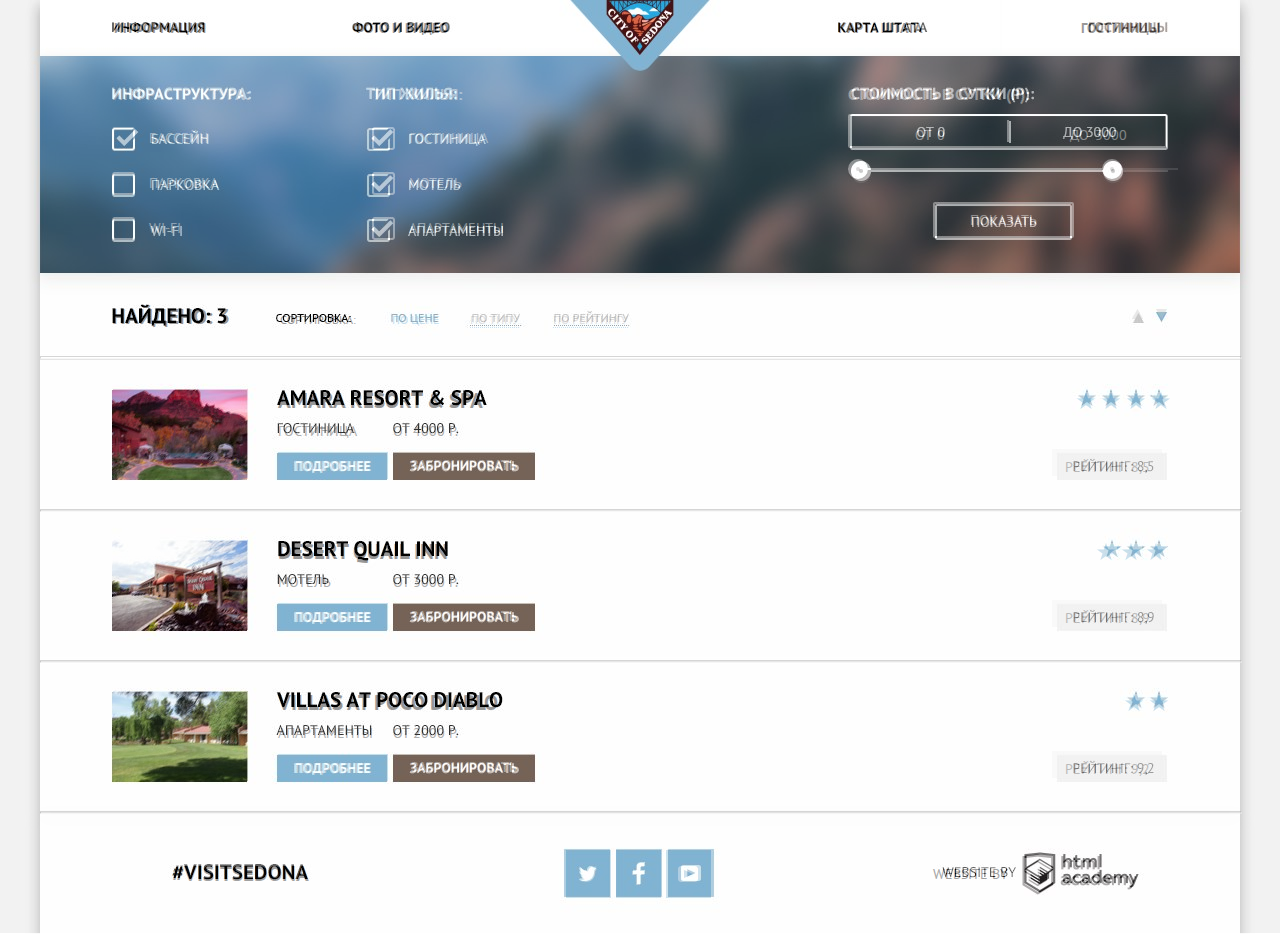
==== commit 08a9905e: "Правки по замечаниям_защита_1" ====
--- a/inner.html
+++ b/inner.html
@@ -4,15 +4,15 @@
     <meta charset="utf-8">
     <title>HTML Academy: Седона</title>
     <link href="css/normalize.css" rel="stylesheet">
-    <link href="css/index.css" rel="stylesheet">
-    <!---<style>
+    <link href="css/index.min.css" rel="stylesheet">
+    <style>
       HTML {
-        background: url( 'sedona-hotels.jpg' ) 50% 0 no-repeat;
+        background: url( 'img/sedona-hotels.jpg' ) 50% 0 no-repeat;
       }
       BODY {
     opacity: .4;
       }
-    </style>-->
+    </style>
   </head>
   <body>
     <div class="body-class">
--- a/css/index.min.css
+++ b/css/index.min.css
@@ -0,0 +1,201 @@
+@import "https://fonts.googleapis.com/css?family=PT+Sans:400,700&amp;subset=cyrillic";
+body{font-family:"PT Sans",Arial,sans-serif;text-transform:uppercase;width:1200px;height:100%;margin:0 auto}
+ul{list-style:none}
+.main-body header{width:1200px;margin:0;-webkit-box-shadow:0 7px 15px 0 rgba(0,1,1,0.15);box-shadow:0 7px 15px 0 rgba(0,1,1,0.15)}
+.site-navigation img:hover{-webkit-box-shadow:none;box-shadow:none}
+.section-welcome{background-color:#81b3d2;background-image:url(../img/img-index/background-main.jpg);background-repeat:no-repeat;background-size:100%;height:509px;-webkit-box-shadow:0 7px 15px 0 rgba(0,1,1,0.15);box-shadow:0 7px 15px 0 rgba(0,1,1,0.15)}
+.site-navigation{display:-webkit-box;display:-ms-flexbox;display:flex;-webkit-box-orient:horizontal;-webkit-box-direction:normal;-ms-flex-direction:row;flex-direction:row;-ms-flex-pack:distribute;justify-content:space-around;background-color:#fff;margin:0;height:56px;width:1200px}
+.site-navigation li{display:-webkit-box;display:-ms-flexbox;display:flex;width:239px;margin:auto}
+.logo-block{width:244px}
+.site-navigation a{font-family:"PT Sans",Arial,sans-serif;font-size:14px;color:#000;padding-left:0;font-weight:700}
+.site-navigation a:visited{color:rgba(0,0,0,0.3)}
+.site-navigation a:hover{color:#81b3d2}
+.site-navigation a:activ,.site-navigation a:focus{color:#766357}
+.img-polygon{width:auto;background-color:transparent;margin-top:-58px}
+.sedona-deserves{height:216px;width:100%;margin:0;margin-top:-26px;background-color:#fff;-webkit-box-shadow:0 7px 15px 0 rgba(0,1,1,0.15);box-shadow:0 7px 15px 0 rgba(0,1,1,0.15)}
+.s-deserves{display:block;width:440px;height:48px;margin-left:auto;margin-right:auto;padding:0;padding-top:60px;font-family:"PT Sans",Arial,sans-serif;font-size:21px;line-height:26px;color:#000;font-weight:700;text-align:center;background-color:#fff}
+.s-reasons{display:block;width:489px;height:13px;margin-left:auto;margin-right:auto;padding:0;margin-top:38px;background-color:#fff;font-family:"PT Sans",Arial,sans-serif;font-size:14px;line-height:16px;display:block;color:#333;text-align:center;background-color:#fff}
+.visually-hidden{position:absolute;width:1px;height:1px;margin:-1px;border:0;padding:0;clip:rect (0 0 0 0);overflow:hidden}
+.welcome-img{display:block;width:459px;margin-left:auto;margin-right:auto;padding-top:76px}
+.polygon{width:1200px;height:59px;background-image:url(img/img-index/polygon.svg);background-position:506px 0;z-index:1}
+.center-section{display:-webkit-box;display:-ms-flexbox;display:flex;-webkit-box-orient:horizontal;-webkit-box-direction:normal;-ms-flex-flow:row wrap;flex-flow:row wrap;-webkit-box-pack:center;-ms-flex-pack:center;justify-content:center;-webkit-box-align:stretch;-ms-flex-align:stretch;align-items:stretch;-ms-flex-line-pack:stretch;align-content:stretch;width:100%;margin:0;list-style:none;-webkit-box-shadow:0 7px 15px 0 rgba(0,1,1,0.15);box-shadow:0 7px 15px 0 rgba(0,1,1,0.15)}
+.true-city{display:-webkit-box;display:-ms-flexbox;display:flex;-webkit-box-orient:horizontal;-webkit-box-direction:normal;-ms-flex-flow:row nowrap;flex-flow:row nowrap;-webkit-box-pack:center;-ms-flex-pack:center;justify-content:center;-webkit-box-align:center;-ms-flex-align:center;align-items:center;margin-top:2px}
+.inside-box{margin:0;background-color:#bfdbec;width:400px;min-height:256px;padding:0}
+.inside-box h3{line-height:21px;text-align:center;font-size:21px;line-height:21px;font-weight:700;color:#fff;padding-top:26px}
+.inside-box-number{line-height:21px;text-align:center;font-size:14px;padding-top:5px;color:#fff}
+.inside-box-text{padding-top:8px;text-align:center;line-height:21px;font-size:14px;color:#fff}
+.img-1{width:800px;height:256px;margin:0;background-color:#fff;background-image:url(../img/img-index/background-city.png);background-repeat:no-repeat}
+.icon-area{display:-webkit-box;display:-ms-flexbox;display:flex;-webkit-box-orient:horizontal;-webkit-box-direction:normal;-ms-flex-flow:row nowrap;flex-flow:row nowrap;-webkit-box-pack:center;-ms-flex-pack:center;justify-content:center;-webkit-box-align:center;-ms-flex-align:center;align-items:center;width:100%;background-color:#fff}
+.house-item{min-width:284px;min-height:320px;margin:auto;padding:auto}
+.food-item{min-width:284px;min-height:320px;margin:auto;padding:auto}
+.gift-item{min-width:284px;min-height:320px;margin:auto;padding:auto}
+.icon{display:block;width:76px;height:76px;margin:auto;margin-top:57px;background-repeat:no-repeat}
+.icon-area-title{font-size:21px;line-height:21px;text-align:center;padding-top:5px;background-color:#fff;font-weight:700;color:#000}
+.icon-area-text{font-size:14px;line-height:21px;text-align:center;padding-top:5px;background-color:#fff;font-weight:700;color:#333}
+.icon-food{background-color:#fff;background-image:url(../img/img-index/icon-3.food.svg)}
+.icon-gift{background-color:#fff;background-image:url(../img/img-index/icon-2.gifts.svg);background-repeat:no-repeat}
+.icon-house{background-color:#fff;background-image:url(../img/img-index/icon-1.house.svg)}
+.devil-bridge{display:-webkit-box;display:-ms-flexbox;display:flex;-webkit-box-orient:horizontal;-webkit-box-direction:normal;-ms-flex-flow:row nowrap;flex-flow:row nowrap;-webkit-box-pack:center;-ms-flex-pack:center;justify-content:center;-webkit-box-align:center;-ms-flex-align:center;align-items:center;width:100%;margin-top:10px}
+.img-2{width:800px;height:256px;margin:0;background-color:#81b3d2;background-image:url(../img/img-index/canyon.png);background-repeat:no-repeat}
+.advantages{display:-webkit-box;display:-ms-flexbox;display:flex;-webkit-box-orient:horizontal;-webkit-box-direction:normal;-ms-flex-flow:row nowrap;flex-flow:row nowrap;-webkit-box-pack:center;-ms-flex-pack:center;justify-content:center;-webkit-box-align:center;-ms-flex-align:center;align-items:center;background-color:#eee;-webkit-box-sizing:border-box;box-sizing:border-box;min-height:256px;padding-top:50px;padding-bottom:61px}
+.square{-webkit-box-sizing:border-box;box-sizing:border-box;width:208px;margin:0;margin-right:87px;margin-left:95px;min-height:143px;background-color:#eee}
+.road{-webkit-box-sizing:border-box;box-sizing:border-box;width:272px;min-height:143px;margin:0;margin-right:66px;margin-left:72px;background-color:#eee}
+.tourist{-webkit-box-sizing:border-box;box-sizing:border-box;width:260px;min-height:142px;margin:0;margin-right:69px;margin-left:72px;background-color:#eee}
+.advantages-title{font-size:21px;line-height:23px;text-align:center;width:100%;background-color:#eee;font-weight:700;color:#000;margin:0;margin-top:-8px}
+.advantages-text{line-height:21px;text-align:center;font-size:14px;color:#333;margin:0}
+.advantages-number{line-height:16px;text-align:center;font-size:14px;color:#333;margin:0;margin-bottom:28px}
+.square-title{margin-bottom:20px;color:#000}
+.road-title{margin-bottom:25px}
+.tourist-title{margin-bottom:21px}
+.interest-search{width:auto;height:291px;margin-top:0;background-color:#fff;-webkit-box-shadow:0 7px 15px 0 rgba(0,1,1,0.15);box-shadow:0 7px 15px 0 rgba(0,1,1,0.15)}
+.search{width:450px;height:96px;margin-left:auto;margin-right:auto;padding-top:27px;background-color:#fff}
+.s-interest{width:100%;margin-left:auto;margin-right:auto;margin-bottom:23px;font-size:30px;color:#000;font-style:normal;font-weight:700;line-height:25px;text-align:center;background-color:#fff}
+.s-search{width:450px;margin-left:auto;margin-right:auto;font-style:normal;font-size:14px;color:#333;line-height:24px;text-align:center;background-color:#fff}
+a :hover{outline:0}
+.search-button{position:absolute;left:calc(50% - 568px / 2);bottom:597px;-webkit-box-sizing:border-box;box-sizing:border-box;width:568px;height:86px;padding-top:5px;background-color:#766357;border:none;color:#fff;text-align:center;font-size:21px;font-weight:700;text-transform:uppercase;z-index:1}
+.search-button:hover{background-color:#604e43}
+.search-button:active,.search-button:focus{background-color:#503e33;color:rgba(255,255,255,0.3)}
+.hotel-search{position:absolute;display:none;bottom:120px;left:calc(50% - 568px / 2);width:568px;min-height:481px}
+@-webkit-keyframes bounce {
+0%{-webkit-transform:translateY(-140px);transform:translateY(-140px)}
+100%{-webkit-transform:translateY(0);transform:translateY(0)}
+}
+@keyframes bounce {
+0%{-webkit-transform:translateY(-140px);transform:translateY(-140px)}
+100%{-webkit-transform:translateY(0);transform:translateY(0)}
+}
+.hotel-search-show{display:block;-webkit-animation-name:bounce;animation-name:bounce;-webkit-animation-duration:.1s;animation-duration:.1s}
+.search-form{-webkit-box-sizing:border-box;box-sizing:border-box;display:-webkit-box;display:-ms-flexbox;display:flex;-ms-flex-wrap:wrap;flex-wrap:wrap;-webkit-box-pack:justify;-ms-flex-pack:justify;justify-content:space-between;-webkit-box-align:center;-ms-flex-align:center;align-items:center;-webkit-box-sizing:border-box;box-sizing:border-box;margin:0;border:none;width:568px;min-height:395px;padding:53px;background-color:#fff;-webkit-box-shadow:0 7px 15px 0 rgba(0,1,1,0.15);box-shadow:0 7px 15px 0 rgba(0,1,1,0.15)}
+.search-block{width:462px;height:34px;display:-webkit-box;display:-ms-flexbox;display:flex;-ms-flex-wrap:nowrap;flex-wrap:nowrap;-webkit-box-pack:justify;-ms-flex-pack:justify;justify-content:space-between;-webkit-box-align:center;-ms-flex-align:center;align-items:center}
+.adults input{width:38px}
+.ar-date{margin-bottom:31px;margin-top:10px}
+.dep-date{margin-bottom:33px}
+.quantity{margin-bottom:55px}
+.search-form span{font-size:14px;color:#000;font-weight:700;padding-left:2px}
+.margin{margin-right:3px}
+.search-form input[type="text"]{-webkit-box-sizing:border-box;box-sizing:border-box;width:346px;height:38px;margin-left:11px;padding-left:13px;font-weight:700;border:none}
+.departure-date{padding:0}
+.adults{-webkit-box-sizing:border-box;box-sizing:border-box;width:220px;display:-webkit-box;display:-ms-flexbox;display:flex;-ms-flex-wrap:nowrap;flex-wrap:nowrap;-webkit-box-pack:justify;-ms-flex-pack:justify;justify-content:space-between;-webkit-box-align:center;-ms-flex-align:center;align-items:center}
+.kids{margin-right:8px;-webkit-box-sizing:border-box;box-sizing:border-box;width:180px;display:-webkit-box;display:-ms-flexbox;display:flex;-ms-flex-wrap:nowrap;flex-wrap:nowrap;-webkit-box-pack:justify;-ms-flex-pack:justify;justify-content:space-between;-webkit-box-align:center;-ms-flex-align:center;align-items:center}
+.margin-two{margin-right:43px;width:75px}
+.margin-three{margin-left:17px;margin-right:18px;width:40px}
+input[type="text"]{background:url(../img/img-index/calendar.png) 316px 8px no-repeat;width:21px;height:22px}
+input[type="text"]:hover{background:url(../img/img-index/calendar_hover.png) 316px 8px no-repeat}
+input[type="text"]:active,input[type="text"]:focus{background:url(../img/img-index/calendar_press.png) 316px 8px no-repeat}
+.adults-quantity,.kids-quantity{position:relative;-webkit-box-sizing:border-box;box-sizing:border-box;margin:0;width:40px;height:38px;border:none;font-size:14px;font-weight:700;margin:0;margin-right:-4px;margin-left:-4px;padding:0;text-align:center}
+.minus-plus{border:none;padding:0;margin:0;width:38px;height:38px;background-color:#f2f2f2;font-size:24px;font-weight:700;color:#4e4c4c6b}
+.sign-block{display:-webkit-box;display:-ms-flexbox;display:flex;-ms-flex-wrap:nowrap;flex-wrap:nowrap;width:116px;height:38px;padding:0;margin:0;background-color:#9acd32}
+.search-form input{background-color:#f2f2f2}
+.search-form input:hover{background-color:#ebebeb}
+.search-form input:active,.search-form input:focus{background-color:#fff;border:2px solid #e5e5e5}
+.dep-date input{-webkit-box-sizing:border-box;box-sizing:border-box;width:346px;height:38px}
+.quantity{display:-webkit-box;display:-ms-flexbox;display:flex;-ms-flex-wrap:nowrap;flex-wrap:nowrap;-webkit-box-pack:justify;-ms-flex-pack:justify;justify-content:space-between;-webkit-box-align:center;-ms-flex-align:center;align-items:center}
+input::-webkit-outer-spin-button,input::-webkit-inner-spin-button{-webkit-appearance:none}
+input[type='number']{-moz-appearance:textfield}
+.search-b{width:458px;height:58px;background-color:#81b3d2;color:#fff;font-size:21px;text-align:center;font-weight:700;text-transform:uppercase;border:none;padding:0}
+.search-block{display:flex}
+.search-b:hover{background-color:#669ec0}
+.search-b:active,.search-b:focus{background-color:#5496bd;color:rgba(255,255,255,0.3)}
+.site-navigation{font-family:"PT Sans",Arial,sans-serif;font-size:14px;text-align:center;line-height:26px;color:#000;text-transform:uppercase;list-style:none;padding-inline-start:0}
+.li-center{padding:auto;margin:auto}
+.li-center-hotel{padding-left:13px}
+.main-header-logo{padding:auto;margin:auto}
+a{text-decoration:none}
+.welcome-img{display:block;margin:0 auto}
+.item-name{font-family:"PT Sans",Arial,sans-serif;font-weight:700;font-style:normal;font-size:21px;text-align:left;line-height:26px}
+.item-name:hover{color:#81b3d2}
+.item-name:focus{color:#black}
+.item-name:active{color:rgba(0,0,0,0.3)}
+.main-footer{display:-webkit-box;display:-ms-flexbox;display:flex;-webkit-box-orient:horizontal;-webkit-box-direction:normal;-ms-flex-direction:row;flex-direction:row;-ms-flex-pack:distribute;justify-content:space-around;-webkit-box-align:center;-ms-flex-align:center;align-items:center;width:1200px;background-color:#fff;opacity:.9;margin:0;-webkit-box-flex:1;-ms-flex:1 0 auto;flex:1 0 auto;-webkit-box-shadow:0 7px 15px 0 rgba(0,1,1,0.15);box-shadow:0 7px 15px 0 rgba(0,1,1,0.15)}
+.site-navigation{margin-left:0;-webkit-box-shadow:0 7px 15px 0 rgba(0,1,1,0.15);box-shadow:0 7px 15px 0 rgba(0,1,1,0.15)}
+.main-header-logo{padding-left:10px}
+.main-header{-webkit-box-shadow:0 7px 15px 0 rgba(0,1,1,0.15);box-shadow:0 7px 15px 0 rgba(0,1,1,0.15)}
+.visit{font-family:"PT Sans",Arial,sans-serif;font-size:21px;color:#000;font-weight:700;padding-left:28px;padding-right:50px}
+.footer-social{display:-webkit-box;display:-ms-flexbox;display:flex;-webkit-box-sizing:border-box;box-sizing:border-box;-ms-flex-wrap:nowrap;flex-wrap:nowrap;-webkit-box-orient:horizontal;-webkit-box-direction:normal;-ms-flex-direction:row;flex-direction:row;-webkit-box-pack:justify;-ms-flex-pack:justify;justify-content:space-between;width:150px;height:48px;margin:0;padding:0}
+.footer-social li{margin-right:5px;list-style:none;vertical-align:bottom}
+.social{display:-webkit-box;display:-ms-flexbox;display:flex;-webkit-box-align:center;-ms-flex-align:center;align-items:center;-webkit-box-pack:center;-ms-flex-pack:center;justify-content:center;width:46px;height:48px;background-color:#81b3d2}
+.social:hover{background-color:#669ec0}
+.social:active,.social:focus{background-color:#5496bd}
+.footer-copyright{display:-webkit-box;display:-ms-flexbox;display:flex;-webkit-box-align:center;-ms-flex-align:center;align-items:center;margin-left:10px}
+.footer-copyright span{color:#000}
+.footer-copyright p{width:115px;height:41px;margin-left:6px;background-color:#fff;background-image:url(../img/logo-name.png)}
+.footer-copyright p:hover{background-color:#fff;background-image:url(../img/logo-name-2.png)}
+.footer-copyright p:active,.footer-copyright p:focus{background-color:#fff;background-image:url(../img/logo-name-3.png)}
+.container{-webkit-box-shadow:0 7px 15px 0 rgba(0,1,1,0.15);box-shadow:0 7px 15px 0 rgba(0,1,1,0.15)}
+.copyright{padding-right:8px;color:#000;font-size:14px;line-height:26px}
+body{height:100%;min-width:900px}
+html{position:relative;min-height:100%}
+footer{height:120px;position:absolute;bottom:0;width:100%}
+.map{width:1200px;height:593px;position:absolute;background-color:#faf4f4;z-index:-1}
+.search-filter{display:-webkit-box;display:-ms-flexbox;display:flex;-webkit-box-pack:justify;-ms-flex-pack:justify;justify-content:space-between;-webkit-box-align:top;-ms-flex-align:top;align-items:top;width:100%;height:217px;background-color:#81b3d2;background-image:url(../img/img-hotels/filter-background.jpg);background-repeat:no-repeat;background-size:100%;margin:0}
+.search-filter ul{list-style:none;font-size:16px;line-height:16px;text-align:left;text-transform:uppercase;color:#fff}
+.accomodation{padding-left:60px}
+input[type="checkbox"]{display:none}
+input[type="checkbox"] + label span{display:inline-block;width:23px;height:23px;margin:-1px 4px 0 0;padding-left:10px;vertical-align:middle;background:url(../img/img-hotels/checkbox-off.png) left top no-repeat;cursor:pointer}
+input[type="checkbox"]:checked + label span{background:url(../img/img-hotels/checkbox-on.png) left top no-repeat;width:23px;height:23px;padding-left:-4px}
+input[type="checkbox"]:disabled{background-color:#fff;background-image:url(../img/img-hotels/checkbox-disabled.png)}
+.search-filter li{color:#fff;margin-bottom:23px;margin-top:12px;display:-webkit-box;display:-ms-flexbox;display:flex;-webkit-box-align:center;-ms-flex-align:center;align-items:center}
+.search-titel{font-style:bold;font-stretch:normal;line-height:1.31;letter-spacing:normal;text-align:left;font-size:16px;font-weight:700;height:21px;margin-top:12px;color:#fff}
+.search-filter{line-height:14px;font-size:14px;-webkit-box-shadow:0 7px 15px 0 rgba(0,1,1,0.15);box-shadow:0 7px 15px 0 rgba(0,1,1,0.15)}
+.apartament:{padding-top:7px}
+.unfrastructure{margin-left:32px}
+.checkbox-box{font-size:14px}
+.filter-range{width:330px;margin-top:28px;margin-left:282px;margin-right:62px;color:#fff;text-transform:uppercase}
+.filter-range-title{margin-bottom:9px;font-weight:600;font-size:16px;line-height:21px}
+.price-controls{position:relative;height:30px;width:315px;margin-bottom:20px;font-size:0;border:2px solid #fff;border-radius:2px}
+.price-controls::after{content:"";position:absolute;top:50%;left:50%;width:2px;height:22px;background:#fff;-webkit-transform:translate(-50%,-50%);-ms-transform:translate(-50%,-50%);transform:translate(-50%,-50%)}
+.price-controls label{display:inline-block;font-size:14px;line-height:38px;vertical-align:top;cursor:pointer}
+.price-controls .min-price,.price-controls .max-price{width:90px;padding-left:65px}
+.price-controls input{width:50px;margin:0;color:inherit;font:inherit;background:none;border:none}
+.range-controls{position:relative;margin-bottom:32px}
+.range-controls .scale{height:2px;background:rgba(255,255,255,0.3)}
+.range-controls .bar{width:80%;height:2px;background:#fff}
+.range-toggle{position:absolute;top:-9px;width:4px;height:4px;background:#ababab;border:8px solid #fff;border-radius:50%;-webkit-box-shadow:0 2px 1px 0 rgba(0,1,1,0.2);box-shadow:0 2px 1px 0 rgba(0,1,1,0.2);cursor:pointer}
+.range-toggle:hover{background:#1c4f80}
+.range-toggle-min{left:0}
+.range-toggle-max{left:77%}
+.btn-transparent{display:block;margin:0 auto;margin-left:85px;padding:6px 35px;font-size:14px;line-height:20px;color:#fff;text-transform:uppercase;background:transparent;border:2px solid #fff;border-radius:2px;cursor:pointer}
+.btn-transparent:hover{color:#000;background:#fff}
+.search-result{height:83px}
+.search-result p{display:inline-block;vertical-align:center;margin-right:20px}
+.search-result h2{display:inline-block;vertical-align:center;font-size:21px;line-height:26px;color:#000;padding:31px 72px;margin:0;padding-right:46px}
+.sorted{font-size:12px;color:#000}
+.price{font-size:12px;color:#81b3d2;margin-left:12px}
+.type{font-size:12px;border-bottom:1px dotted #81b3d2;color:rgba(0,0,0,0.3);margin-left:7px}
+.up{display:inline-block;width:20px;height:15px;margin:0;margin-left:480px;background:url(../img/img-hotels/icon-up.png) no-repeat}
+.up:hover{background:url(../img/img-hotels/icon-up-hover.png) no-repeat}
+.up:active,.up:focus{background:url(../img/img-hotels/icon-up-press.png) no-repeat}
+.down{display:inline-block;width:20px;height:15px;margin:0;background:url(../img/img-hotels/icon-down.png) no-repeat}
+.down:hover{background:url(../img/img-hotels/icon-down-hover.png) no-repeat}
+.down:active,.down:focus{background:url(../img/img-hotels/icon-down-press.png) no-repeat}
+.type:hover{color:#81b3d2}
+.type:focus,.type:active{color:#000}
+.rating{font-size:12px;border-bottom:1px dotted #81b3d2;color:rgba(0,0,0,0.3);margin-left:10px}
+.rating:hover,.rating:active{color:#81b3d2}
+.rating:focus{color:#000}
+hr{color:#f2f2f2;width:1200px;height:1px}
+.catalog{display:-webkit-box;display:-ms-flexbox;display:flex;-webkit-box-orient:vertical;-webkit-box-direction:normal;-ms-flex-direction:column;flex-direction:column;-webkit-box-pack:justify;-ms-flex-pack:justify;justify-content:space-between;-ms-flex-line-pack:start;align-content:flex-start;-ms-flex-wrap:nowrap;flex-wrap:nowrap;width:100%;min-height:453px;margin:0;margin-bottom:120px;padding:0;margin-top:-10px}
+.catalog-line{display:-webkit-box;display:-ms-flexbox;display:flex;-webkit-box-orient:horizontal;-webkit-box-direction:normal;-ms-flex-direction:row;flex-direction:row;-webkit-box-pack:start;-ms-flex-pack:start;justify-content:flex-start;padding:73px;height:100px;width:auto;padding-top:40px;padding-bottom:20px}
+.catalog-line-second{padding-top:28px}
+.catalog-line-third{padding-top:28px}
+.central-block{display:-webkit-box;display:-ms-flexbox;display:flex;-webkit-box-orient:horizontal;-webkit-box-direction:normal;-ms-flex-direction:row;flex-direction:row;-webkit-box-pack:start;-ms-flex-pack:start;justify-content:flex-start;-ms-flex-wrap:wrap;flex-wrap:wrap;-webkit-box-sizing:border-box;box-sizing:border-box;width:305px;height:90px;margin-left:30px}
+.catalog h3{margin:0;padding:0;height:26px;width:100%;font-size:21px;text-align:left;text-weight:bold;color:#000}
+.catalog span{display:block;width:110px;height:21px;margin-right:5px;margin-top:8px;font-size:14px;color:#333}
+.detailed{width:110px;height:23px;background-color:#81b3d2;margin-right:5px;margin-top:8px;padding-top:4px;text-align:center}
+.detailed:hover{background-color:#669ec0}
+.detailed:active,.detailed:focus{background-color:#5496bd;color:rgba(255,255,255,0.3)}
+.reservation-button{width:142px;height:27px;background-color:#766357;margin-top:8px;font-size:14px;color:#fff;font-weight:700;text-transform:uppercase;border:none}
+.reservation-button:hover{background-color:#604e43}
+.reservation-button:active,.reservation-button:focus{background-color:#503e33;color:rgba(255,255,255,0.3)}
+.central-block a{font-size:14px;color:#fff;font-weight:700;text-transform:uppercase;text-align:center;padding:7px 17px}
+.central-block h3{font-size:21px;font-weight:700;color:#000}
+.central-block h3:hover{color:#81b3d2}
+.central-block h3:active,.central-block h3:focus{color:rgba(0,0,0,0.3)}
+.block-rate{display:-webkit-box;display:-ms-flexbox;display:flex;-webkit-box-orient:horizontal;-webkit-box-direction:normal;-ms-flex-direction:row;flex-direction:row;-ms-flex-wrap:wrap;flex-wrap:wrap;margin-left:510px;width:115px;height:90px}
+.icon-star-4{display:-webkit-box;display:-ms-flexbox;display:flex;margin-left:20px;width:110px;height:18px}
+.icon-star-3{display:-webkit-box;display:-ms-flexbox;display:flex;margin-left:40px;width:95px;height:18px}
+.icon-star-2{display:-webkit-box;display:-ms-flexbox;display:flex;margin-left:68px;width:62px;height:18px}
+.star{width:20px;margin-right:0;margin-left:5px;margin-top:3px;padding:0;height:17px;background-color:#fff;background-image:url(../img/img-hotels/icon.star.png);background-repeat:no-repeat}
+.rate{-webkit-box-sizing:border-box;box-sizing:border-box;width:110px;height:27px;background-color:#f2f2f2;font-size:14px;color:#666;text-align:center;padding-top:10px;margin:0}
+.catalog-line div{height:60px}
+hr{margin:0}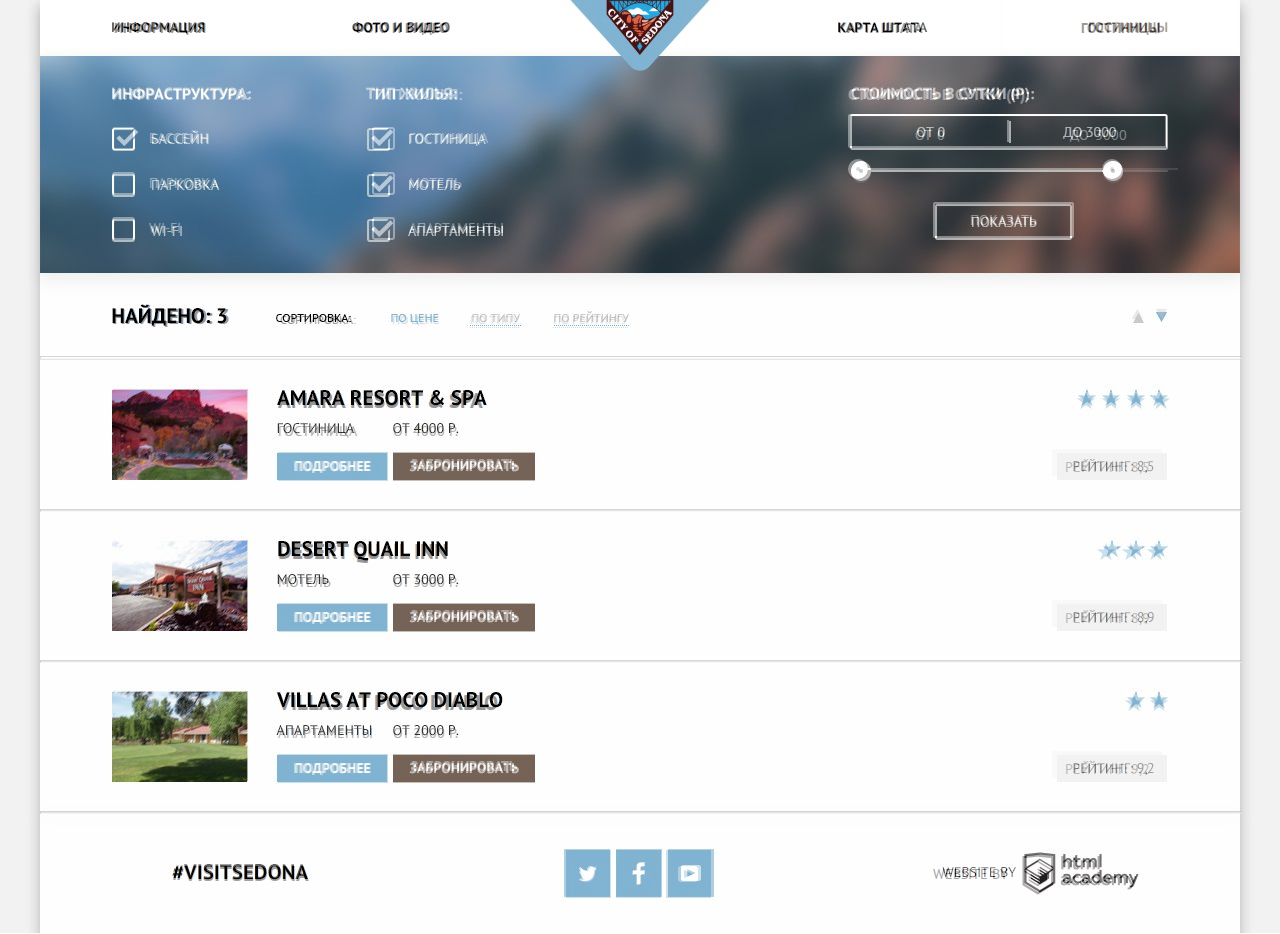
==== commit ead029b3: "Добавлена ссылка" ====
--- a/inner.html
+++ b/inner.html
@@ -4,7 +4,7 @@
     <meta charset="utf-8">
     <title>HTML Academy: Седона</title>
     <link href="css/normalize.css" rel="stylesheet">
-    <link href="css/index.min.css" rel="stylesheet">
+    <link href="css/index.css" rel="stylesheet">
     <style>
       HTML {
         background: url( 'img/sedona-hotels.jpg' ) 50% 0 no-repeat;
@@ -108,7 +108,9 @@
             <p class="detailed">
               <a href="#" aria-label="ссылка ведет к подробной информации о гостинице">Подробнее</a>
             </p>
-            <button name="button" type="submit" class="reservation-button">Забронировать</button>
+            <p class="reservation-button">
+              <a href="#" aria-label="ссылка ведет к осуществлению брони">Забронировать</a>
+            </p>
           </div>
           <div class="block-rate">
             <div class="icon-star-4">
@@ -129,7 +131,9 @@
             <p class="detailed">
                 <a href="#" aria-label="ссылка ведет к подробной информации о гостинице">Подробнее</a>
             </p>
-            <button name="button" type="submit" class="reservation-button">Забронировать</button>
+            <p class="reservation-button">
+                <a href="#" aria-label="ссылка ведет к осуществлению брони">Забронировать</a>
+              </p>
           </div>
           <div class="block-rate">
             <div class="icon-star-3">
@@ -149,7 +153,9 @@
             <p class="detailed">
                 <a href="#" aria-label="ссылка ведет к подробной информации о гостинице">Подробнее</a>
             </p>
-            <button name="button" type="submit" class="reservation-button">Забронировать</button>
+            <p class="reservation-button">
+                <a href="#" aria-label="ссылка ведет к осуществлению брони">Забронировать</a>
+            </p>
           </div>
           <div class="block-rate">
             <div class="icon-star-2">
--- a/css/index.css
+++ b/css/index.css
@@ -0,0 +1,1416 @@
+@import url(https://fonts.googleapis.com/css?family=PT+Sans:400,700&amp;subset=cyrillic);
+
+body {
+   font-family: "PT Sans", Arial, sans-serif;
+   text-transform: uppercase; 
+   width: 1200px;
+   height: 100%;
+   margin: 0 auto;
+}
+
+ul{
+   list-style: none;
+  }
+.main-body header { 
+   width: 1200px;
+   margin: 0; 
+   -webkit-box-shadow: 0px 7px 15px 0 rgba(0, 1, 1, 0.15);box-shadow: 0px 7px 15px 0 rgba(0, 1, 1, 0.15);
+}
+.site-navigation img:hover {
+   -webkit-box-shadow: none;
+           box-shadow: none;
+}
+.section-welcome {
+   background-color: #81b3d2;
+   background-image: url("../img/img-index/background-main.jpg");
+   background-repeat: no-repeat;
+   background-size: 100%;
+   height: 509px;
+   -webkit-box-shadow: 0px 7px 15px 0 rgba(0, 1, 1, 0.15);box-shadow: 0px 7px 15px 0 rgba(0, 1, 1, 0.15);
+}
+.site-navigation {
+   display: -webkit-box;
+   display: -ms-flexbox;
+   display: flex;
+   -webkit-box-orient: horizontal;
+   -webkit-box-direction: normal;
+       -ms-flex-direction: row;
+           flex-direction: row;
+   -ms-flex-pack: distribute;
+       justify-content: space-around; 
+   background-color: white;
+   margin: 0px;
+   height: 56px;
+   width: 1200px;
+}
+.site-navigation li {
+   display: -webkit-box;
+   display: -ms-flexbox;
+   display: flex;
+   width: 239px;
+   margin: auto;
+}
+.logo-block {
+   width: 244px;
+}
+.site-navigation a {
+   font-family: "PT Sans", Arial, sans-serif;
+   font-size: 14px;
+   color: #000000;
+   padding-left: 0;
+   font-weight: bold;
+}
+.site-navigation a:visited {
+   color:rgba(0, 0, 0, 0.3);
+}
+.site-navigation a:hover {
+   color: #81b3d2;
+}
+.site-navigation a:activ, .site-navigation a:focus {
+   color: #766357; 
+}
+
+.img-polygon { 
+   width: auto;
+   background-color: transparent;
+   margin-top: -58px;
+}
+.sedona-deserves {
+   height: 216px;
+   width: 100%;
+   margin: 0;
+   margin-top: -26px; 
+   background-color: white;
+   -webkit-box-shadow: 0px 7px 15px 0 rgba(0, 1, 1, 0.15);box-shadow: 0px 7px 15px 0 rgba(0, 1, 1, 0.15);
+}
+.s-deserves {
+   display: block;
+   width: 440px;
+   height: 48px;
+   margin-left: auto;
+   margin-right: auto;
+   padding: 0;
+   padding-top: 60px;
+   font-family: "PT Sans", Arial, sans-serif;
+   font-size: 21px;
+   line-height: 26px;
+   color: black;
+   font-weight: bold;
+   text-align: center;
+   background-color: white;
+}
+.s-reasons {
+   display: block;
+   width: 489px;
+   height: 13px;
+   margin-left: auto;
+   margin-right: auto;
+   padding: 0px;
+   margin-top: 38px;
+   background-color: white;
+   font-family: "PT Sans", Arial, sans-serif;
+   font-size: 14px;
+   line-height: 16px;
+   display: block;
+   color: #333333;
+   text-align: center;
+   background-color: white;
+}
+.visually-hidden {
+   position:absolute;
+   width: 1px;
+   height: 1px;
+   margin: -1px;
+   border: 0;
+   padding: 0;
+   clip: rect (0 0 0 0);
+   overflow: hidden;
+}
+.welcome-img {
+   display: block;
+   width: 459px;
+   margin-left: auto;
+   margin-right: auto;
+   padding-top: 76px;
+}
+.polygon {
+   width: 1200px;
+   height: 59px;
+   background-image: url("img/img-index/polygon.svg");
+   background-position: 506px 0;
+   z-index: 1;
+}
+.center-section {
+   display: -webkit-box;
+   display: -ms-flexbox;
+   display: flex;
+   -webkit-box-orient: horizontal;
+   -webkit-box-direction: normal;
+       -ms-flex-flow: row wrap;
+           flex-flow: row wrap;
+   -webkit-box-pack: center;
+       -ms-flex-pack: center;
+           justify-content: center;
+   -webkit-box-align: stretch;
+       -ms-flex-align: stretch;
+           align-items: stretch;
+   -ms-flex-line-pack: stretch;
+       align-content: stretch;
+   width: 100%;
+   margin: 0; 
+   list-style: none;
+   -webkit-box-shadow: 0px 7px 15px 0 rgba(0, 1, 1, 0.15);box-shadow: 0px 7px 15px 0 rgba(0, 1, 1, 0.15);
+}
+.true-city {
+   display: -webkit-box;
+   display: -ms-flexbox;
+   display: flex;
+   -webkit-box-orient: horizontal;
+   -webkit-box-direction: normal;
+       -ms-flex-flow: row nowrap;
+           flex-flow: row nowrap;
+   -webkit-box-pack: center;
+       -ms-flex-pack: center;
+           justify-content: center;
+   -webkit-box-align: center;
+       -ms-flex-align: center;
+           align-items: center;
+   margin-top: 2px;
+}
+.inside-box {
+   margin: 0;
+   background-color: #bfdbec;
+   width: 400px; 
+   min-height: 256px;
+   padding: 0;
+}
+.inside-box h3 {
+   line-height: 21px;
+   text-align: center;
+   font-size: 21px;
+   line-height: 21px
+   font-weight: bold;
+   color: white;
+   padding-top: 26px; 
+}
+.inside-box-number {
+   line-height: 21px;
+   text-align: center;
+   font-size: 14px;
+   padding-top: 5px;
+   color: white;
+}
+.inside-box-text {
+   padding-top: 8px;
+   text-align: center;
+   line-height: 21px;
+   font-size: 14px;
+   color: white;
+}
+.img-1 {
+   width: 800px; 
+   height: 256px;
+   margin: 0;
+   background-color: white;
+   background-image: url("../img/img-index/background-city.png");
+   background-repeat: no-repeat;
+}
+.icon-area {
+   display: -webkit-box;
+   display: -ms-flexbox;
+   display: flex;
+   -webkit-box-orient: horizontal;
+   -webkit-box-direction: normal;
+       -ms-flex-flow: row nowrap;
+           flex-flow: row nowrap;
+   -webkit-box-pack: center;
+       -ms-flex-pack: center;
+           justify-content: center;
+   -webkit-box-align: center;
+       -ms-flex-align: center;
+           align-items: center; 
+   width: 100%;
+   background-color: white;
+}
+.house-item { 
+   min-width: 284px;
+   min-height: 320px;
+   margin: auto;
+   padding: auto;
+}
+.food-item {
+   min-width: 284px;
+   min-height: 320px;
+   margin: auto;
+   padding: auto;
+}
+.gift-item {
+   min-width: 284px;
+   min-height: 320px;
+   margin: auto;
+   padding: auto; 
+}
+
+.icon {
+   display: block;
+   width: 76px;
+   height: 76px;
+   margin: auto;
+   margin-top: 57px; 
+   background-repeat: no-repeat;
+}
+.icon-area-title {
+   font-size: 21px;
+   line-height: 21px;
+   text-align: center;
+   padding-top: 5px;
+   background-color: white;
+   font-weight: bold;
+   color: black;
+}
+.icon-area-text {
+   font-size: 14px;
+   line-height: 21px;
+   text-align: center;
+   padding-top: 5px;
+   background-color: white;
+   color: #333333;
+}
+.icon-food {
+   background-color: white;
+   background-image: url(../img/img-index/icon-3.food.svg); 
+}
+.icon-gift {
+   background-color: white;
+   background-image: url(../img/img-index/icon-2.gifts.svg);
+   background-repeat: no-repeat;
+}
+.icon-house {
+   background-color: white;
+   background-image: url(../img/img-index/icon-1.house.svg);  
+}
+.devil-bridge {
+   display: -webkit-box;
+   display: -ms-flexbox;
+   display: flex;
+   -webkit-box-orient: horizontal;
+   -webkit-box-direction: normal;
+       -ms-flex-flow: row nowrap;
+           flex-flow: row nowrap;
+   -webkit-box-pack: center;
+       -ms-flex-pack: center;
+           justify-content: center;
+   -webkit-box-align: center;
+       -ms-flex-align: center;
+           align-items: center;
+   width: 100%;
+   margin-top: 10px;
+}
+.img-2 {
+   width: 800px;
+   height: 256px;
+   margin: 0;
+   background-color: #81b3d2;
+   background-image: url(../img/img-index/canyon.png);
+   background-repeat: no-repeat;
+}
+.advantages {
+   display: -webkit-box;
+   display: -ms-flexbox;
+   display: flex;
+   -webkit-box-orient: horizontal;
+   -webkit-box-direction: normal;
+       -ms-flex-flow: row nowrap;
+           flex-flow: row nowrap;
+   -webkit-box-pack: center;
+       -ms-flex-pack: center;
+           justify-content: center;
+   -webkit-box-align: center;
+       -ms-flex-align: center;
+           align-items: center;
+   background-color: #eeeeee;
+   -webkit-box-sizing: border-box;box-sizing: border-box;
+   min-height: 256px;
+   padding-top: 50px;
+   padding-bottom: 61px;
+}
+.square {
+   -webkit-box-sizing: border-box;box-sizing: border-box;
+   width: 208px;
+   margin: 0;
+   margin-right: 87px;
+   margin-left: 95px;
+   min-height: 143px;
+   background-color:#eeeeee;
+}
+.road {
+   -webkit-box-sizing: border-box;box-sizing: border-box;
+   width: 272px;
+   min-height: 143px;
+   margin: 0;
+   margin-right: 66px;
+   margin-left: 72px;
+   background-color:#eeeeee;
+  
+}
+.tourist {
+   -webkit-box-sizing: border-box;box-sizing: border-box;
+   width: 260px;
+   min-height: 142px;
+   margin: 0;
+   margin-right: 69px;
+   margin-left: 72px;
+   background-color:#eeeeee;
+}
+.advantages-title {
+   font-size: 21px;
+   line-height: 23px;
+   text-align: center;
+   width: 100%;
+   background-color:#eeeeee;
+   font-weight: bold;
+   color: #000000;
+   margin: 0;
+   margin-top: -8px;
+}
+.advantages-text {
+   line-height: 21px;
+   text-align: center;
+   font-size: 14px;
+   color:#333333;;
+   margin: 0;
+}
+.advantages-number {
+   line-height: 16px;
+   text-align: center;
+   font-size: 14px;
+   color: #333333;
+   margin: 0;
+   margin-bottom: 28px;
+}
+.square-title {
+   margin-bottom: 20px;
+   color: #000000;
+}
+.road-title {
+   margin-bottom: 25px;
+}
+.tourist-title {
+   margin-bottom: 21px;
+}
+.interest-search {
+   width: auto;
+   height: 291px;
+   margin-top: 0;
+   background-color: white;
+   -webkit-box-shadow: 0px 7px 15px 0 rgba(0, 1, 1, 0.15);box-shadow: 0px 7px 15px 0 rgba(0, 1, 1, 0.15);
+}
+.search {
+   width: 450px;
+   height: 96px;
+   margin-left: auto;
+   margin-right: auto;
+   padding-top: 27px;
+   background-color: white;
+}
+.s-interest {
+   width: 100%;
+   margin-left: auto;
+   margin-right: auto;
+   margin-bottom: 23px;
+   font-size: 30px;
+   color: black;
+   font-style: normal;
+   font-weight: bold;
+   line-height: 25px;
+   text-align: center;
+   background-color: white;
+   
+}
+.s-search {
+   width: 450px;
+   margin-left: auto;
+   margin-right: auto;
+   font-style: normal;
+   font-size: 14px;
+   color: #333333;
+   line-height: 24px;
+   text-align: center;
+   background-color:white;
+
+}
+a :hover { 
+   outline: 0;
+}
+
+.search-button {
+   position: absolute;
+   left: calc(50% - 568px / 2);
+   bottom: 597px;
+   -webkit-box-sizing: border-box;
+           box-sizing: border-box;
+   width: 568px;
+   height: 86px;
+   padding-top: 5px;
+   background-color: #766357;
+   border: none;
+   color: white;
+   text-align: center;
+   font-size:21px;
+   font-weight: bold;
+   text-transform: uppercase;
+   z-index: 1;
+}
+.search-button:hover {
+   background-color: #604e43;
+}
+.search-button:active,
+.search-button:focus {
+   background-color: #503e33;
+   color: rgba(255, 255, 255, 0.3)
+}
+.hotel-search {
+   position: absolute;
+   display: none;
+   bottom: 120px;
+   left: calc(50% - 568px / 2);
+   width: 568px;
+   min-height: 481px;
+
+}
+@-webkit-keyframes bounce {
+   0%  { -webkit-transform: translateY(-140px); transform: translateY(-140px); }
+   100% { -webkit-transform: translateY(0); transform: translateY(0); }
+ }
+@keyframes bounce {
+   0%  { -webkit-transform: translateY(-140px); transform: translateY(-140px); }
+   100% { -webkit-transform: translateY(0); transform: translateY(0); }
+ }
+.hotel-search-show {
+   display: block;
+   -webkit-animation-name: bounce;
+           animation-name: bounce;
+   -webkit-animation-duration: 0.1s;
+           animation-duration: 0.1s;
+}
+.search-form {
+   -webkit-box-sizing: border-box;box-sizing: border-box; 
+   display: -webkit-box; 
+   display: -ms-flexbox; 
+   display: flex;
+   -ms-flex-wrap: wrap;
+       flex-wrap: wrap;
+   -webkit-box-pack: justify;
+       -ms-flex-pack: justify;
+           justify-content: space-between;
+   -webkit-box-align: center;
+       -ms-flex-align: center;
+           align-items: center;
+   -webkit-box-sizing: border-box;
+           box-sizing: border-box; 
+   margin: 0;
+   border: none;
+   width: 568px;
+   min-height: 395px;
+   padding: 53px;
+   font-weight: bold;
+   background-color: white;
+   -webkit-box-shadow: 0px 7px 15px 0 rgba(0, 1, 1, 0.15);box-shadow: 0px 7px 15px 0 rgba(0, 1, 1, 0.15);
+}
+.search-block {
+   width: 462px;
+   height: 34px;
+   display: -webkit-box;
+   display: -ms-flexbox;
+   display: flex;
+   -ms-flex-wrap: nowrap;
+       flex-wrap: nowrap;
+   -webkit-box-pack: justify;
+       -ms-flex-pack: justify;
+           justify-content: space-between;
+   -webkit-box-align: center;
+       -ms-flex-align: center;
+           align-items: center;
+}
+.adults input {
+   width: 38px;
+}
+.ar-date{
+   margin-bottom: 31px;
+   margin-top: 10px;
+}
+.dep-date {
+   margin-bottom: 33px;
+}
+.quantity {
+   margin-bottom: 55px;
+}
+.search-form span {
+   font-size: 14px;
+   color: #000000;
+   font-weight: bold;
+   padding-left: 2px;
+}
+.margin {
+   margin-right: 3px;
+}
+.search-form input[type="text"] {
+   -webkit-box-sizing: border-box;
+           box-sizing: border-box;
+   width: 346px;
+   height: 38px;
+   margin-left: 11px;
+   padding-left: 13px;
+   font-weight: bold;
+   border: none;
+}
+.departure-date {
+   padding: 0;
+   
+}
+.adults {
+   -webkit-box-sizing: border-box;
+           box-sizing: border-box;
+   width: 220px;
+   display: -webkit-box;
+   display: -ms-flexbox;
+   display: flex;
+   -ms-flex-wrap: nowrap;
+       flex-wrap: nowrap;
+   -webkit-box-pack: justify;
+       -ms-flex-pack: justify;
+           justify-content: space-between;
+   -webkit-box-align: center;
+       -ms-flex-align: center;
+           align-items: center;
+}
+.kids {
+   margin-right: 8px;
+   -webkit-box-sizing: border-box;
+           box-sizing: border-box;
+   width: 180px;
+   display: -webkit-box;
+   display: -ms-flexbox;
+   display: flex;
+   -ms-flex-wrap: nowrap;
+       flex-wrap: nowrap;
+   -webkit-box-pack: justify;
+       -ms-flex-pack: justify;
+           justify-content: space-between;
+   -webkit-box-align: center;
+       -ms-flex-align: center;
+           align-items: center;
+}
+.margin-two {
+   margin-right: 43px;
+   width: 75px;
+}
+.margin-three {
+   margin-left: 17px;
+   margin-right: 18px;
+   width: 40px;
+}
+
+input[type="text"]{
+   background: url(../img/img-index/calendar.png) 316px 8px no-repeat;
+   width: 21px;
+   height: 22px;
+}
+input[type="text"]:hover {
+   background: url(../img/img-index/calendar_hover.png) 316px 8px no-repeat;
+}
+input[type="text"]:active,
+input[type="text"]:focus {
+   background: url(../img/img-index/calendar_press.png) 316px 8px no-repeat;
+}
+.adults-quantity,
+.kids-quantity {
+   position: relative;
+   -webkit-box-sizing: border-box;
+           box-sizing: border-box;
+   margin: 0;
+   width: 40px;
+   height: 38px;
+   border: none;   
+   font-size: 14px;
+   font-weight: bold;
+   margin: 0;
+   margin-right: -4px;
+   margin-left: -4px;
+   padding: 0;
+   text-align: center;
+}
+.minus-plus {
+   border: none;
+   padding: 0;
+   margin: 0;
+   width: 38px;
+   height: 38px;
+   background-color: #f2f2f2;
+   font-size: 24px;
+   font-weight: bold;
+   color: #4e4c4c6b;
+}
+.sign-block {
+   display: -webkit-box;
+   display: -ms-flexbox;
+   display: flex;
+   -ms-flex-wrap: nowrap;
+       flex-wrap: nowrap;
+   width: 116px;
+   height: 38px;
+   padding: 0;
+   margin: 0;
+   background-color: yellowgreen;
+}
+.search-form input {
+   background-color: #f2f2f2;
+}
+.search-form input:hover {
+   background-color: #ebebeb;
+}
+.search-form input:active,
+.search-form input:focus {
+   background-color:#ffffff;
+   border: 2px solid #e5e5e5;
+}
+.dep-date input {
+   -webkit-box-sizing: border-box;
+           box-sizing: border-box;
+   width: 346px;
+   height: 38px;
+}
+.quantity {
+   display: -webkit-box;
+   display: -ms-flexbox;
+   display: flex;
+   -ms-flex-wrap: nowrap;
+       flex-wrap: nowrap;
+   -webkit-box-pack: justify;
+       -ms-flex-pack: justify;
+           justify-content: space-between;
+   -webkit-box-align: center;
+       -ms-flex-align: center;
+           align-items: center;
+  
+}
+input::-webkit-outer-spin-button,
+input::-webkit-inner-spin-button {
+    -webkit-appearance: none;
+}
+input[type='number'] {
+    -moz-appearance: textfield;
+}
+.search-b {
+   width: 458px;
+   height: 58px;
+   background-color:#81b3d2;
+   color: white;
+   font-size: 21px;
+   text-align: center;
+   font-weight: bold;
+   text-transform: uppercase;
+   border: none;
+   padding: 0;
+   
+}
+.search-block {
+   display: flex;
+}
+.search-b:hover {
+   background-color:#669ec0;
+}
+.search-b:active,
+.search-b:focus {
+   background-color: #5496bd;
+   color: rgba(255, 255, 255, 0.3);
+}
+.site-navigation {
+   font-family: "PT Sans", Arial, sans-serif;
+   font-size: 14px;
+   text-align: center;
+   line-height: 26px;
+   font-weight: bold;
+   color: black;
+   text-transform: uppercase;
+   list-style: none;
+   padding-inline-start: 0;
+}
+.li-center {
+   padding: auto;
+   margin: auto;
+}
+.li-center-hotel {
+   padding-left: 13px;
+}
+.main-header-logo {
+   padding: auto;
+   margin: auto;
+}
+a {
+  text-decoration: none;
+}
+.welcome-img {
+  display: block;
+  margin: 0 auto;
+}
+.item-name {
+   font-family: "PT Sans", Arial, sans-serif;
+   font-weight: bold;
+   font-style: normal;
+   font-size: 21px;
+   text-align: left;
+   line-height: 26px;
+}
+.item-name:hover {
+  color: #81b3d2;
+}
+
+.item-name:focus {
+   color: #black;
+}
+.item-name:active {
+   color: rgba(0, 0, 0, 0.3);
+}
+.main-footer { 
+   display: -webkit-box; 
+   display: -ms-flexbox; 
+   display: flex;
+   -webkit-box-orient: horizontal;
+   -webkit-box-direction: normal;
+       -ms-flex-direction: row;
+           flex-direction: row;
+   -ms-flex-pack: distribute;
+       justify-content: space-around;
+   -webkit-box-align: center;
+       -ms-flex-align: center;
+           align-items: center;
+   width: 1200px;
+   background-color: white;
+   opacity: 0.9;
+   margin: 0;
+   -webkit-box-flex: 1;
+       -ms-flex: 1 0 auto;
+           flex: 1 0 auto;
+   -webkit-box-shadow: 0px 7px 15px 0 rgba(0, 1, 1, 0.15);box-shadow: 0px 7px 15px 0 rgba(0, 1, 1, 0.15);
+} 
+.site-navigation {
+   margin-left: 0;
+   -webkit-box-shadow: 0px 7px 15px 0 rgba(0, 1, 1, 0.15);box-shadow: 0px 7px 15px 0 rgba(0, 1, 1, 0.15);
+}
+.main-header-logo {
+   padding-left: 10px;
+}
+.main-header {
+   -webkit-box-shadow: 0px 7px 15px 0 rgba(0, 1, 1, 0.15);box-shadow: 0px 7px 15px 0 rgba(0, 1, 1, 0.15);
+}
+.visit {
+   font-family: "PT Sans", Arial, sans-serif;
+   font-size: 21px;
+   color: #000000;
+   font-weight: bold;
+   padding-left: 28px;
+   padding-right: 50px;
+}
+.footer-social {
+   display: -webkit-box;
+   display: -ms-flexbox;
+   display: flex;
+   -webkit-box-sizing: border-box;
+           box-sizing: border-box;
+   -ms-flex-wrap: nowrap;
+       flex-wrap: nowrap;
+   -webkit-box-orient: horizontal;
+   -webkit-box-direction: normal;
+       -ms-flex-direction: row;
+           flex-direction: row;
+   -webkit-box-pack: justify;
+       -ms-flex-pack: justify;
+           justify-content: space-between;
+   width: 150px;
+   height: 48px;
+   margin: 0;
+   padding: 0;
+}
+.footer-social li {
+   margin-right: 5px;
+   list-style: none;
+   vertical-align: bottom;
+}
+.social { 
+   display: -webkit-box;
+   display: -ms-flexbox;
+   display: flex;
+   -webkit-box-align: center;
+       -ms-flex-align: center;
+           align-items: center;
+   -webkit-box-pack: center;
+       -ms-flex-pack: center;
+           justify-content: center;
+   width: 46px;
+   height: 48px;
+   background-color: #81b3d2;
+}
+.social-tw {
+   margin-left:
+}
+.social-fb {
+   margin-left:
+}
+.social:hover {
+   background-color: #669ec0;
+}
+.social:active,
+.social:focus {
+   background-color:#5496bd;
+}
+.footer-copyright {
+   display: -webkit-box;
+   display: -ms-flexbox;
+   display: flex; 
+   -webkit-box-align: center; 
+       -ms-flex-align: center; 
+           align-items: center;
+   margin-left: 10px;
+ }
+ .footer-copyright span {
+    color: black;
+ }
+ .footer-copyright p {
+    width: 115px;
+    height: 41px;
+    margin-left: 6px;
+    background-color: white;
+    background-image: url("../img/logo-name.png");
+ }
+ .footer-copyright p:hover {
+   background-color: white;
+   background-image: url("../img/logo-name-2.png")
+}
+.footer-copyright p:active,
+.footer-copyright p:focus {
+   background-color: white;
+   background-image: url("../img/logo-name-3.png")
+}
+ .container {
+   -webkit-box-shadow: 0px 7px 15px 0 rgba(0, 1, 1, 0.15);box-shadow: 0px 7px 15px 0 rgba(0, 1, 1, 0.15);
+ }
+ .copyright {
+    padding-right: 8px;
+    color: black;
+    font-size: 14px;
+    line-height: 26px;
+ }
+ body {
+   height: 100%;
+   min-width:900px;
+}
+html { 
+   position:relative; 
+   min-height:100%;
+  }
+footer {
+   height: 120px; 
+   position: absolute;
+   bottom: 0;
+   width: 100%;
+  }
+.map {
+   width: 1200px;
+   height: 593px;
+   position: absolute;
+   background-color: rgb(250, 244, 244);
+   z-index: -1;
+}
+.search-filter { 
+   display: -webkit-box; 
+   display: -ms-flexbox; 
+   display: flex;
+   -webkit-box-pack: justify;
+       -ms-flex-pack: justify;
+           justify-content: space-between;
+   -webkit-box-align: top;
+       -ms-flex-align: top;
+           align-items: top;
+   width: 100%;
+   height: 217px;
+   background-color: #81b3d2;
+   background-image: url("../img/img-hotels/filter-background.jpg");
+   background-repeat: no-repeat;
+   background-size: 100%;
+   margin: 0;
+}
+.search-filter ul {
+   list-style: none;
+   font-size: 16px;
+   line-height: 16px;
+   text-align: left;
+   text-transform: uppercase;
+   color: white;
+}
+.accomodation {
+   padding-left: 60px;
+}
+
+input[type="checkbox"] {
+   display:none;
+}
+input[type="checkbox"] + label span {
+   display:inline-block;
+   width: 23px;
+   height: 23px;
+   margin:-1px 4px 0 0;
+   padding-left: 10px;
+   vertical-align:middle;
+   background:url(../img/img-hotels/checkbox-off.png) left top no-repeat;
+   cursor:pointer;
+}
+input[type="checkbox"]:checked + label span {
+   background:url(../img/img-hotels/checkbox-on.png) left top no-repeat;
+   width: 23px;
+   height: 23px;
+   padding-left: -4px;
+}
+input[type="checkbox"]:disabled {
+   background-color: white;
+   background-image: url(../img/img-hotels/checkbox-disabled.png);
+}
+.search-filter li {
+   color: #ffffff;
+   margin-bottom: 23px;
+   margin-top: 12px;
+   display: -webkit-box;
+   display: -ms-flexbox;
+   display: flex;
+   -webkit-box-align: center;
+       -ms-flex-align: center;
+           align-items: center;
+}
+.search-titel { 
+   font-style: bold;
+   font-stretch: normal;
+   line-height: 1.31;
+   letter-spacing: normal;
+   text-align: left;
+   font-size: 16px;
+   font-weight: bold;
+   height: 21px;
+   margin-top: 12px;
+   color:#ffffff;
+}
+.search-filter {
+   line-height: 14px;
+   font-size: 14px;
+   -webkit-box-shadow: 0px 7px 15px 0 rgba(0, 1, 1, 0.15);box-shadow: 0px 7px 15px 0 rgba(0, 1, 1, 0.15);
+}
+.apartament: {
+   padding-top: 7px;
+}
+.unfrastructure {
+   margin-left: 32px;
+}
+.checkbox-box {
+   font-size: 14px;
+}
+.filter-range {
+   width: 330px;
+   margin-top: 28px;
+   margin-left: 282px;
+   margin-right: 62px;
+   color: #ffffff;
+   text-transform: uppercase;
+ }
+ .filter-range-title {
+   margin-bottom: 9px;
+   font-weight: 600;
+   font-size: 16px;
+   line-height: 21px;
+ }
+ .price-controls {
+   position: relative;
+   height: 30px;
+   width: 315px;
+   margin-bottom: 20px;
+   font-size: 0;
+   border: 2px solid #ffffff;
+   border-radius: 2px;
+
+ }
+ .price-controls::after {
+   content: "";
+   position: absolute;
+   top: 50%;
+   left: 50%;
+   width: 2px;
+   height: 22px;
+   background: #ffffff;
+   -webkit-transform: translate(-50%, -50%);
+       -ms-transform: translate(-50%, -50%);
+           transform: translate(-50%, -50%);
+ }
+ .price-controls label {
+   display: inline-block;
+   font-size: 14px;
+   line-height: 38px;
+   vertical-align: top;
+   cursor: pointer;
+ }
+ .price-controls .min-price,
+ .price-controls .max-price {
+   width: 90px;
+   padding-left: 65px;
+ }
+ .price-controls input {
+   width: 50px;
+   margin: 0;
+   color: inherit;
+   font: inherit;
+   background: none;
+   border: none;
+ }
+ .range-controls {
+   position: relative;
+   margin-bottom: 32px;
+ }
+ .range-controls .scale {
+   height: 2px;
+   background: rgba(255, 255, 255, 0.3);
+ }
+ .range-controls .bar {
+   width: 80%;
+   height: 2px;
+   background: #ffffff;
+ }
+ .range-toggle {
+   position: absolute;
+   top: -9px;
+   width: 4px;
+   height: 4px;
+   background: #ababab;
+   border: 8px solid #ffffff;
+   border-radius: 50%;
+   -webkit-box-shadow: 0 2px 1px 0 rgba(0, 1, 1, 0.2);
+           box-shadow: 0 2px 1px 0 rgba(0, 1, 1, 0.2);
+   cursor: pointer;
+ }
+ .range-toggle:hover {
+   background: #1c4f80;
+ }
+ .range-toggle-min {
+   left: 0;
+ }
+ .range-toggle-max {
+   left: 77%;
+ }
+ .btn-transparent {
+   display: block;
+   margin: 0 auto;
+   margin-left: 85px;
+   padding: 6px 35px;
+   font-size: 14px;
+   line-height: 20px;
+   color: #ffffff;
+   text-transform: uppercase;
+   background: transparent;
+   border: 2px solid #ffffff;
+   border-radius: 2px;
+   cursor: pointer;
+ }
+ .btn-transparent:hover {
+   color: #000000;
+   background: #ffffff;
+ }
+ .search-result {
+    height: 83px;
+ }
+.search-result p {
+   display: inline-block;
+   vertical-align: center;
+   margin-right: 20px;
+}
+.search-result h2 {
+   display: inline-block;
+   vertical-align: center;
+   font-size: 21px;
+   line-height: 26px;
+   color: #000000;
+   padding: 31px 72px;
+   margin: 0;
+   padding-right: 46px;
+}
+.sorted { 
+   font-size: 12px;
+   color: #000000;
+}
+.price { 
+   font-size: 12px;
+   color: #81b3d2;
+   margin-left: 12px;
+}
+.type { 
+   font-size: 12px;
+   border-bottom: 1px dotted #81b3d2;
+   color: rgba(0, 0, 0, 0.3);
+   margin-left: 7px;
+}
+.up {
+   display: inline-block;
+   vertical-align: center;
+   width: 20px;
+   height: 15px;
+   margin: 0;
+   margin-left: 480px;
+   background: url(../img/img-hotels/icon-up.png)  no-repeat;
+}
+.up:hover{
+   background: url(../img/img-hotels/icon-up-hover.png)  no-repeat;
+}
+.up:active,
+.up:focus {
+   background: url(../img/img-hotels/icon-up-press.png)  no-repeat;
+}
+.down {
+   display: inline-block;
+   vertical-align: center;
+   width: 20px;
+   height: 15px;
+   margin: 0;
+   background: url(../img/img-hotels/icon-down.png) no-repeat;
+}
+.down:hover{
+   background: url(../img/img-hotels/icon-down-hover.png)  no-repeat;
+}
+.down:active,
+.down:focus {
+   background: url(../img/img-hotels/icon-down-press.png)  no-repeat;
+}
+.type:hover {
+   color: #81b3d2;
+}
+.type:focus, .type:active {
+   color: #000000;
+}
+.rating {
+   font-size: 12px;
+   border-bottom: 1px dotted #81b3d2;
+   color: rgba(0, 0, 0, 0.3);
+   margin-left: 10px;
+}
+.rating:hover, .rating:active {
+   color: #81b3d2;
+}
+.rating:focus {
+   color: #000000;
+}
+hr {
+  color: #f2f2f2;
+  width: 1200px;
+  height: 1px;
+}
+.catalog {
+   display: -webkit-box;
+   display: -ms-flexbox;
+   display: flex;
+   -webkit-box-orient: vertical;
+   -webkit-box-direction: normal;
+       -ms-flex-direction: column;
+           flex-direction: column;
+   -webkit-box-pack: justify;
+       -ms-flex-pack: justify;
+           justify-content: space-between;
+   -ms-flex-line-pack: start;
+       align-content: flex-start;
+   -ms-flex-wrap: nowrap;
+       flex-wrap: nowrap;
+   width: 100%;
+   min-height: 453px;
+   margin: 0;
+   margin-bottom: 120px;
+   padding: 0;
+   margin-top: -10px;
+}
+.catalog-line {
+   display: -webkit-box;
+   display: -ms-flexbox;
+   display: flex;
+   -webkit-box-orient: horizontal;
+   -webkit-box-direction: normal;
+       -ms-flex-direction: row;
+           flex-direction: row;
+   -webkit-box-pack: start;
+       -ms-flex-pack: start;
+           justify-content: flex-start;
+   padding: 73px;
+   height: 100px;
+   width: auto;
+   padding-top: 40px;
+   padding-bottom: 20px;
+}
+.catalog-line-second {
+   padding-top: 28px;
+}
+.catalog-line-third {
+   padding-top: 28px;
+}
+.central-block {
+   display: -webkit-box;
+   display: -ms-flexbox;
+   display: flex;
+   -webkit-box-orient: horizontal;
+   -webkit-box-direction: normal;
+       -ms-flex-direction: row;
+           flex-direction: row;
+   -webkit-box-pack: start;
+       -ms-flex-pack: start;
+           justify-content: flex-start;
+   -ms-flex-wrap: wrap;
+       flex-wrap: wrap;
+   -webkit-box-sizing: border-box;
+           box-sizing: border-box;
+   width: 305px;
+   height: 90px;
+   margin-left: 30px;
+}
+.catalog h3 {
+   margin: 0;
+   padding: 0;
+   height: 26px;
+   width: 100%;
+   font-size: 21px;
+   text-align: left;
+   text-weight: bold;
+   color: #000000;
+}
+.catalog span {
+   display: block;
+   width: 110px;
+   height: 21px;
+   margin-right: 5px;
+   margin-top: 8px;
+   font-size: 14px;
+   color: #333333;
+}
+.detailed {
+   width: 110px;
+   height: 25px;
+   background-color:#81b3d2;
+   margin-right: 5px;
+   margin-top: 8px;
+   padding-top: 4px;
+   text-align: center;
+}
+.detailed:hover {
+   background-color: #669ec0;
+}
+.detailed:active, 
+.detailed:focus {
+   background-color: #5496bd;
+   color: rgba(255, 255, 255, 0.3);
+}
+.reservation-button {
+   width: 142px;
+   height: 25px;
+   background-color: #766357;
+   font-size: 14px;
+   color: white;
+   font-weight: bold;
+   text-transform: uppercase;
+   border: none;
+   margin-right: 5px;
+   margin-top: 8px;
+   padding-top: 4px;
+   text-align: center;
+}
+.reservation-button:hover {
+   background-color: #604e43;
+}
+.reservation-button:active, .reservation-button:focus {
+   background-color: #503e33;
+   color: rgba(255, 255, 255, 0.3);
+}
+.central-block a {
+   font-size: 14px;
+   color: white;
+   font-weight: bold;
+   text-transform: uppercase;
+   text-align: center;
+}
+.central-block h3 {
+   font-size: 21px;
+   font-weight: bold;
+   color: #000000;
+}
+.central-block h3:hover {
+   color: #81b3d2;
+}
+.central-block h3:active,
+.central-block h3:focus {
+   color: rgba(0, 0, 0, 0.3);
+}
+.block-rate {
+   display: -webkit-box;
+   display: -ms-flexbox;
+   display: flex;
+   -webkit-box-orient: horizontal;
+   -webkit-box-direction: normal;
+       -ms-flex-direction: row;
+           flex-direction: row;
+   -ms-flex-wrap: wrap;
+       flex-wrap: wrap;
+   margin-left: 510px;
+   width: 115px;
+   height: 90px;
+}
+.icon-star-4 {
+   display: -webkit-box;
+   display: -ms-flexbox;
+   display: flex;
+   margin-left: 20px;
+   width: 110px;
+   height: 18px;
+}
+.icon-star-3 {
+   display: -webkit-box;
+   display: -ms-flexbox;
+   display: flex;
+   margin-left: 40px;
+   width: 95px;
+   height: 18px;
+}
+.icon-star-2 {
+   display: -webkit-box;
+   display: -ms-flexbox;
+   display: flex;
+   margin-left: 68px;
+   width: 62px;
+   height: 18px;
+}
+.star {
+   width: 20px;
+   margin-right: 0;
+   margin-left: 5px;
+   margin-top: 3px;
+   padding: 0px;
+   height: 17px;
+   background-color: white;
+   background-image: url("../img/img-hotels/icon.star.png");
+   background-repeat: no-repeat;
+}
+.rate {
+   -webkit-box-sizing: border-box;
+           box-sizing: border-box;
+   width: 110px;
+   height: 27px;
+   background-color:#f2f2f2;
+   font-size: 14px;
+   color: #666666;
+   text-align: center;
+   padding-top: 10px;
+   margin: 0;
+}
+.catalog-line div {
+   height: 60px;
+}
+ hr {
+    margin: 0;
+ }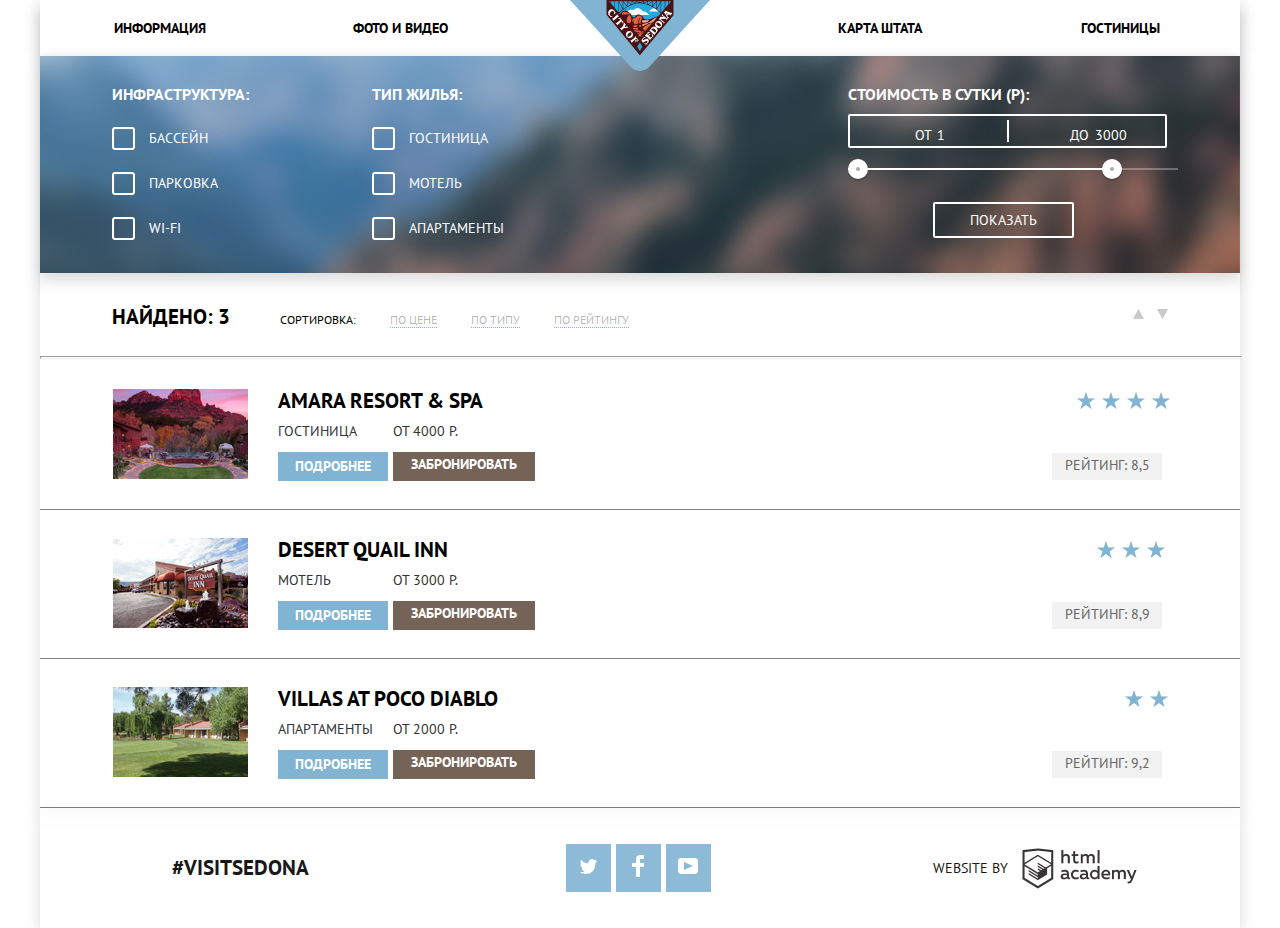
==== commit 58872875: "Правки по защите" ====
--- a/inner.html
+++ b/inner.html
@@ -5,14 +5,14 @@
     <title>HTML Academy: Седона</title>
     <link href="css/normalize.css" rel="stylesheet">
     <link href="css/index.css" rel="stylesheet">
-    <style>
+    <!---<style>
       HTML {
         background: url( 'img/sedona-hotels.jpg' ) 50% 0 no-repeat;
       }
       BODY {
     opacity: .4;
       }
-    </style>
+    </style>-->
   </head>
   <body>
     <div class="body-class">
@@ -39,7 +39,7 @@
       </header>
     <main class="container">
       <h1 class="visually-hidden">Поиск подходящего жилья</h1>
-      <section class="search-filter">
+      <form class="search-filter">
         <h2 class="visually-hidden">Отсортируем подхожящее жильё</h2>
         <ul class="unfrastructure">
           <li class="search-titel">Инфраструктура:</li>
@@ -74,7 +74,7 @@
         <div class="filter-range">
             <div class="filter-range-title">Стоимость в сутки (р):</div>
             <div class="price-controls">
-              <label class="min-price">от <input type="text" name="min-price" value="0"></label>
+              <label class="min-price">от <input type="text" name="min-price" value="1"></label>
               <label class="max-price">до <input type="text" name="max-price" value="3000"></label>
             </div>
             <div class="range-controls">
@@ -84,15 +84,21 @@
               <div class="range-toggle range-toggle-min"></div>
               <div class="range-toggle range-toggle-max"></div>
             </div>
-            <button class="btn-transparent" type="submit">Показать</button>
-          </div>
-      </section>
+            <button class="btn-transparent" type="submit" value="Показать" id="submitButton">Показать</button>
+          </div>
+        </form>
       <div class="search-result">
         <h2>Найдено: 3</h2>
         <p class="sorted">Сортировка:</p>
-        <p class="price">По цене</p>
-        <p class="type">По типу</p>
-        <p class="rating">По рейтингу</p>
+        <a href="#">
+          <p class="sorted-choice">По цене</p>
+        </a>
+        <a href="#">
+          <p class="sorted-choice">По типу</p>
+        </a>
+        <a href="#">
+          <p class="sorted-choice">По рейтингу</p>
+        </a>
         <div class="up"></div>
         <div class="down"></div>
       </div>
@@ -121,7 +127,7 @@
             </div>
             <p class="rate">Рейтинг: 8,5</p></div>
         </div>
-        <hr>
+        
         <div class="catalog-line catalog-line-second">
           <div><img src="img/img-hotels/hotel3.jpg" width="135" height="90" alt="фото мотеля"></div>
           <div class="central-block">
@@ -143,7 +149,7 @@
             </div>
             <p class="rate">Рейтинг: 8,9</p></div>
         </div>
-        <hr>
+        
         <div class="catalog-line catalog-line-third">
           <div><img src="img/img-hotels/hotel2.jpg"     width="135" height="90" alt="фото апартаментов"></div>
           <div class="central-block">
@@ -164,33 +170,69 @@
             </div>
             <p class="rate">Рейтинг: 9,2</p></div>
         </div>
-        <hr>
+        
       </section>
     </main>
     <footer class="main-footer">
         <p><a href="#" aria-label="#" class="visit">#VISITSEDONA</a></p>
         <ul class="footer-social">
           <li class="social social-tw" >
-            <a href="#" aria-label="ссылка ведет к странице Седоны в твиттер"></a>
+            <a href="#" aria-label="ссылка ведет к странице Седоны в твиттер">
               <span class="visually-hidden">Твиттер</span>
               <img src="img/twitter-icon.svg" width="17" height="15" alt="иконка твиттера">
+            </a>
           </li>
           <li class="social social-fb">
-            <a href="#" aria-label="ссылка ведет к странице Седоны в фейсбук"></a>
+            <a href="#" aria-label="ссылка ведет к странице Седоны в фейсбук">
               <span class="visually-hidden">Фейсбук</span>
               <img src="img/fb-icon.svg" width="12" height="22" alt="иконка фейсбук">
+            </a>
           </li>
           <li class="social social-yt" >
-            <a href="#" aria-label="ссылка ведет к странице Седоны на ютьюб"></a>
+            <a href="#" aria-label="ссылка ведет к странице Седоны на ютьюб">
               <span class="visually-hidden">Ютьюб</span>
               <img src="img/utube-icon.svg" width="20" height="16" alt="иконка ютуб">
+            </a>
           </li>
         </ul>
         <div class="footer-copyright">
-          <a href="#" class="copyright">Website by</a>
-          <p></p>
+          <span class="copyright">Website by</span>
+          <a href="https://htmlacademy.ru/intensive/htmlcss" aria-label="ссылка ведёт на страницу HTML академии">
+            <p></p>
+          </a>
         </div>
       </footer>
     </div>
+    <!---<script src="../js/script.min.js"></script>-->
+  <!--Прописанный в html скрипт - временное решение, т.к. почему-то подключённый выше не работает.-->
+  <script>
+    var button = document.querySelector(".search-button");
+    var popup = document.querySelector(".hotel-search");
+    var arrival = popup.querySelector("[name=arrival]");
+    var departure = popup.querySelector("[name=departure]");
+    var form = popup.querySelector("form");
+
+    button.addEventListener("click", function (evt) {
+      evt.preventDefault();
+      popup.classList.toggle("hotel-search-show");
+      arrival.focus();
+    });
+
+    form.addEventListener("submit", function (evt) {
+        if (!arrival.value || !departure.value) {
+        evt.preventDefault();
+        popup.classList.add("hotel-search-error");
+        }
+    });
+    window.addEventListener("keydown", function (evt){
+      if (evt.keyCode === 27){
+        if (popup.classList.contains ("hotel-search-show")) {
+          evt.preventDefault();
+          popup.classList.remove("hotel-search-show");
+        }
+      }
+    });
+
+  </script>
   </body>
 </html>
--- a/css/index.css
+++ b/css/index.css
@@ -182,7 +182,6 @@
    background-color: #bfdbec;
    width: 400px; 
    min-height: 256px;
-   padding: 0;
 }
 .inside-box h3 {
    line-height: 21px;
@@ -192,6 +191,8 @@
    font-weight: bold;
    color: white;
    padding-top: 26px; 
+   padding-left: 120px;
+   padding-right: 120px;
 }
 .inside-box-number {
    line-height: 21px;
@@ -202,6 +203,8 @@
 }
 .inside-box-text {
    padding-top: 8px;
+   padding-right: 40px;
+   padding-left: 40px;
    text-align: center;
    line-height: 21px;
    font-size: 14px;
@@ -233,19 +236,19 @@
    background-color: white;
 }
 .house-item { 
-   min-width: 284px;
+   width: 400px;
    min-height: 320px;
    margin: auto;
    padding: auto;
 }
 .food-item {
-   min-width: 284px;
+   width: 400px;
    min-height: 320px;
    margin: auto;
    padding: auto;
 }
 .gift-item {
-   min-width: 284px;
+   width: 400px;
    min-height: 320px;
    margin: auto;
    padding: auto; 
@@ -275,6 +278,13 @@
    padding-top: 5px;
    background-color: white;
    color: #333333;
+   padding-right: 50px;
+   padding-left: 50px;
+}
+.icon-area-text-food {
+   padding-right: 50px;
+   padding-left: 50px;
+   
 }
 .icon-food {
    background-color: white;
@@ -331,35 +341,31 @@
    background-color: #eeeeee;
    -webkit-box-sizing: border-box;box-sizing: border-box;
    min-height: 256px;
-   padding-top: 50px;
-   padding-bottom: 61px;
+   
 }
 .square {
    -webkit-box-sizing: border-box;box-sizing: border-box;
-   width: 208px;
-   margin: 0;
-   margin-right: 87px;
-   margin-left: 95px;
+   width: 400px;
    min-height: 143px;
+   margin: 0;
+   
    background-color:#eeeeee;
 }
 .road {
    -webkit-box-sizing: border-box;box-sizing: border-box;
-   width: 272px;
+   width: 400px;
    min-height: 143px;
    margin: 0;
-   margin-right: 66px;
-   margin-left: 72px;
-   background-color:#eeeeee;
+ 
+   background-color: #eeeeee;
   
 }
 .tourist {
    -webkit-box-sizing: border-box;box-sizing: border-box;
-   width: 260px;
+   width: 400px;
    min-height: 142px;
    margin: 0;
-   margin-right: 69px;
-   margin-left: 72px;
+   
    background-color:#eeeeee;
 }
 .advantages-title {
@@ -391,9 +397,13 @@
 .square-title {
    margin-bottom: 20px;
    color: #000000;
+   padding-right: 80px;
+   padding-left: 80px;
 }
 .road-title {
    margin-bottom: 25px;
+   padding-left: 50px;
+   padding-right: 50px;
 }
 .tourist-title {
    margin-bottom: 21px;
@@ -442,11 +452,14 @@
 a :hover { 
    outline: 0;
 }
-
+.map-box {
+   width: 1200px;
+   height: 593px;
+}
 .search-button {
    position: absolute;
    left: calc(50% - 568px / 2);
-   bottom: 597px;
+   bottom: 625px;
    -webkit-box-sizing: border-box;
            box-sizing: border-box;
    width: 568px;
@@ -486,12 +499,25 @@
    0%  { -webkit-transform: translateY(-140px); transform: translateY(-140px); }
    100% { -webkit-transform: translateY(0); transform: translateY(0); }
  }
+ @keyframes shake {
+   0%, 100%      {-webkit-transform: translateX(0);-ms-transform: translateX(0);transform: translateX(0);}
+   10%, 50%, 90% {-webkit-transform: translateX(-10px);-ms-transform: translateX(-10px);transform: translateX(-10px);}
+   20%, 60%, 80% {-webkit-transform: translateX(10px);-ms-transform: translateX(10px);transform: translateX(10px);}
+ }
+
 .hotel-search-show {
    display: block;
    -webkit-animation-name: bounce;
            animation-name: bounce;
    -webkit-animation-duration: 0.1s;
            animation-duration: 0.1s;
+}
+.hotel-search-error {
+   display: block;
+   -webkit-animation-name: shake;
+           animation-name: shake;
+   -webkit-animation-duration: 0.6s;
+           animation-duration: 0.6s;
 }
 .search-form {
    -webkit-box-sizing: border-box;box-sizing: border-box; 
@@ -897,6 +923,7 @@
  }
  .copyright {
     padding-right: 8px;
+    font-weight: normal;
     color: black;
     font-size: 14px;
     line-height: 26px;
@@ -915,13 +942,8 @@
    bottom: 0;
    width: 100%;
   }
-.map {
-   width: 1200px;
-   height: 593px;
-   position: absolute;
-   background-color: rgb(250, 244, 244);
-   z-index: -1;
-}
+  
+
 .search-filter { 
    display: -webkit-box; 
    display: -ms-flexbox; 
@@ -1190,16 +1212,17 @@
 .type:focus, .type:active {
    color: #000000;
 }
-.rating {
+.sorted-choice {
    font-size: 12px;
    border-bottom: 1px dotted #81b3d2;
    color: rgba(0, 0, 0, 0.3);
    margin-left: 10px;
 }
-.rating:hover, .rating:active {
+.sorted-choice:hover {
    color: #81b3d2;
 }
-.rating:focus {
+.sorted-choice:focus, 
+.sorted-choice:active {
    color: #000000;
 }
 hr {
@@ -1245,6 +1268,7 @@
    width: auto;
    padding-top: 40px;
    padding-bottom: 20px;
+   border-bottom: 1px solid grey;
 }
 .catalog-line-second {
    padding-top: 28px;
@@ -1407,6 +1431,10 @@
    text-align: center;
    padding-top: 10px;
    margin: 0;
+   margin-right: 5px;
+   margin-top: 4px;
+   padding-top: 4px;
+
 }
 .catalog-line div {
    height: 60px;
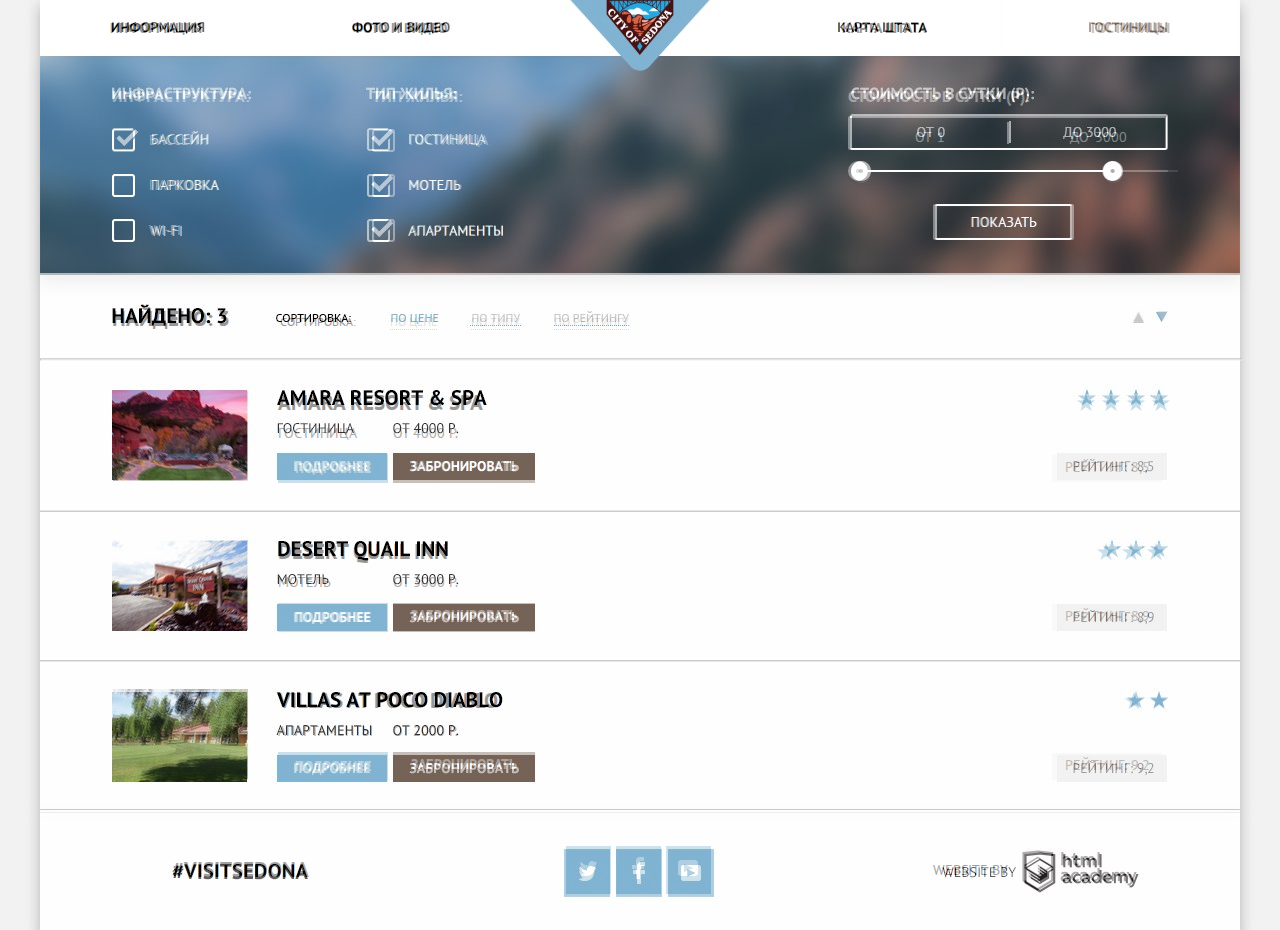
==== commit 5ebf2edc: "Итоговые правки кроме карты" ====
--- a/inner.html
+++ b/inner.html
@@ -5,38 +5,40 @@
     <title>HTML Academy: Седона</title>
     <link href="css/normalize.css" rel="stylesheet">
     <link href="css/index.css" rel="stylesheet">
-    <!---<style>
+    <style>
       HTML {
         background: url( 'img/sedona-hotels.jpg' ) 50% 0 no-repeat;
       }
       BODY {
     opacity: .4;
       }
-    </style>-->
+    </style>
   </head>
   <body>
     <div class="body-class">
-      <header class="main-header">
-          <ul class="site-navigation">
-             <li>
-               <a href="#" aria-label="ссылка ведет к блоку информация" class="li-center">Информация</a>
-              </li>
-             <li>
-               <a href="#" aria-label="ссылка ведет к фото и видео" class="li-center">Фото и видео</a>
-             </li>
-             <li>
-               <a href="index.html" class="main-header-logo">
-                 <img src="img/main.logo.svg" width="140" height="71" alt="лого City of Sedona">
-                </a>
-             </li>
-             <li>
-               <a href="#" aria-label="ссылка ведет к карте штата" class="li-center">Карта штата</a>
-             </li>
-             <li>
-               <a href="#" aria-label="ссылка ведет к списку гостиниц" class="li-center">Гостиницы</a>
-             </li>
-          </ul>
-      </header>
+        <header class="main-header">
+            <ul class="site-navigation">
+               <li class="navigation-item item-info">
+                 <a href="#" aria-label="ссылка ведет к блоку информация" class="li-center">Информация</a>
+                </li>
+               <li class="navigation-item item-photo">
+                 <a href="#" aria-label="ссылка ведет к фото и видео" class="li-center">Фото и видео</a>
+               </li>
+               
+               <li class="navigation-item item-map">
+                 <a href="#" aria-label="ссылка ведет к карте штата" class="li-center">Карта штата</a>
+               </li>
+               <li class="navigation-item item-hostelslist">
+                 <a href="inner.html" aria-label="ссылка ведет к списку гостиниц" class="li-center li-center-hotel">Гостиницы</a>
+               </li>
+            </ul>
+        </header>
+        
+        <div class="logo-block">
+          <a href="index.html" class="main-header-logo">
+          <img src="img/main.logo.svg" width="140" height="71" alt="лого Седоны">
+          </a>
+        </div>
     <main class="container">
       <h1 class="visually-hidden">Поиск подходящего жилья</h1>
       <form class="search-filter">
--- a/css/index.css
+++ b/css/index.css
@@ -8,9 +8,6 @@
    margin: 0 auto;
 }
 
-ul{
-   list-style: none;
-  }
 .main-body header { 
    width: 1200px;
    margin: 0; 
@@ -27,6 +24,7 @@
    background-size: 100%;
    height: 509px;
    -webkit-box-shadow: 0px 7px 15px 0 rgba(0, 1, 1, 0.15);box-shadow: 0px 7px 15px 0 rgba(0, 1, 1, 0.15);
+   margin-top: -20px;
 }
 .site-navigation {
    display: -webkit-box;
@@ -43,54 +41,44 @@
    height: 56px;
    width: 1200px;
 }
-.site-navigation li {
-   display: -webkit-box;
-   display: -ms-flexbox;
-   display: flex;
-   width: 239px;
-   margin: auto;
-}
-.logo-block {
-   width: 244px;
-}
-.site-navigation a {
-   font-family: "PT Sans", Arial, sans-serif;
-   font-size: 14px;
-   color: #000000;
-   padding-left: 0;
-   font-weight: bold;
-}
-.site-navigation a:visited {
-   color:rgba(0, 0, 0, 0.3);
-}
-.site-navigation a:hover {
-   color: #81b3d2;
-}
-.site-navigation a:activ, .site-navigation a:focus {
-   color: #766357; 
-}
-
+.li-center {
+ color:#000000;
+}
+
+.li-center:hover {
+ color: #81b3d2;
+}
+.li-center:active, 
+.li-center:focus {
+  color:  rgba(0, 0, 0, 0.3);
+}
+.li-center-hotel {
+  color: #766357;
+  pointer-events: none;
+   cursor: default; 
+}
+.li-center-nohotel {
+   color:#000000;
+}
 .img-polygon { 
    width: auto;
    background-color: transparent;
-   margin-top: -58px;
+   margin-top: -53px;
 }
 .sedona-deserves {
-   height: 216px;
-   width: 100%;
-   margin: 0;
-   margin-top: -26px; 
+   min-height: 100px;
+   padding: 60px 355px 50px;
+   margin: 0;
+   margin-top: -5px;
    background-color: white;
    -webkit-box-shadow: 0px 7px 15px 0 rgba(0, 1, 1, 0.15);box-shadow: 0px 7px 15px 0 rgba(0, 1, 1, 0.15);
 }
 .s-deserves {
    display: block;
    width: 440px;
-   height: 48px;
-   margin-left: auto;
-   margin-right: auto;
+   min-height: 48px;
+   margin-top: 0 25px 35px 25px;
    padding: 0;
-   padding-top: 60px;
    font-family: "PT Sans", Arial, sans-serif;
    font-size: 21px;
    line-height: 26px;
@@ -102,11 +90,9 @@
 .s-reasons {
    display: block;
    width: 489px;
-   height: 13px;
-   margin-left: auto;
-   margin-right: auto;
-   padding: 0px;
-   margin-top: 38px;
+   min-height: 13px;
+   margin: 0;
+   padding: 0;
    background-color: white;
    font-family: "PT Sans", Arial, sans-serif;
    font-size: 14px;
@@ -203,8 +189,8 @@
 }
 .inside-box-text {
    padding-top: 8px;
-   padding-right: 40px;
-   padding-left: 40px;
+   padding-right: 49px;
+   padding-left: 49px;
    text-align: center;
    line-height: 21px;
    font-size: 14px;
@@ -325,6 +311,25 @@
    background-repeat: no-repeat;
 }
 .advantages {
+   min-height: 256px;
+   width: 1200px;
+   display: -webkit-box;
+   display: -ms-flexbox;
+   display: flex;
+   -webkit-box-orient: horizontal;
+   -webkit-box-direction: normal;
+       -ms-flex-flow: row nowrap;
+           flex-flow: row nowrap;
+   -webkit-box-pack: center;
+       -ms-flex-pack: center;
+           justify-content: center;
+   -webkit-box-align: center;
+       -ms-flex-align: center;
+           align-items: center;
+   background-color: #eeeeee;
+   -webkit-box-sizing: border-box;box-sizing: border-box;
+}
+.advantages-block {
    display: -webkit-box;
    display: -ms-flexbox;
    display: flex;
@@ -341,11 +346,12 @@
    background-color: #eeeeee;
    -webkit-box-sizing: border-box;box-sizing: border-box;
    min-height: 256px;
+   width: 400px;
    
 }
 .square {
    -webkit-box-sizing: border-box;box-sizing: border-box;
-   width: 400px;
+   width: 208px;
    min-height: 143px;
    margin: 0;
    
@@ -353,7 +359,7 @@
 }
 .road {
    -webkit-box-sizing: border-box;box-sizing: border-box;
-   width: 400px;
+   width: 262px;
    min-height: 143px;
    margin: 0;
  
@@ -362,7 +368,7 @@
 }
 .tourist {
    -webkit-box-sizing: border-box;box-sizing: border-box;
-   width: 400px;
+   width: 250px;
    min-height: 142px;
    margin: 0;
    
@@ -377,7 +383,7 @@
    font-weight: bold;
    color: #000000;
    margin: 0;
-   margin-top: -8px;
+   margin-top: -10px;
 }
 .advantages-text {
    line-height: 21px;
@@ -385,6 +391,7 @@
    font-size: 14px;
    color:#333333;;
    margin: 0;
+   width: 
 }
 .advantages-number {
    line-height: 16px;
@@ -397,16 +404,19 @@
 .square-title {
    margin-bottom: 20px;
    color: #000000;
-   padding-right: 80px;
-   padding-left: 80px;
+
 }
 .road-title {
-   margin-bottom: 25px;
-   padding-left: 50px;
-   padding-right: 50px;
+  padding-left: 72px;
+   width: 120px;
+   margin-bottom: 20px;
+
 }
 .tourist-title {
-   margin-bottom: 21px;
+   padding-left: 65px;
+   width: 120px;
+   margin-bottom: 20px;
+
 }
 .interest-search {
    width: auto;
@@ -427,7 +437,7 @@
    width: 100%;
    margin-left: auto;
    margin-right: auto;
-   margin-bottom: 23px;
+   margin-bottom: 30px;
    font-size: 30px;
    color: black;
    font-style: normal;
@@ -435,24 +445,44 @@
    line-height: 25px;
    text-align: center;
    background-color: white;
-   
 }
 .s-search {
    width: 450px;
-   margin-left: auto;
-   margin-right: auto;
+   margin: 0;
    font-style: normal;
    font-size: 14px;
    color: #333333;
    line-height: 24px;
    text-align: center;
    background-color:white;
-
 }
 a :hover { 
    outline: 0;
 }
-.map-box {
+.map-section {
+   position: absolute;
+   z-index: 1;
+  
+   bottom: 0;
+   left: calc(50% - 1200px / 2);
+   width: 1200px;
+   height: 593px;
+}
+.map-section p {
+   position: absolute;
+   z-index: 1;
+
+   bottom: 0;
+   left: calc(50% - 1200px / 2);
+   width: 1200px;
+   height: 593px;
+}
+.map-section iframe {
+   position: relative;
+   z-index: 5;
+   left: calc(50% - 1200px / 2);
+  
+   bottom: 0;
    width: 1200px;
    height: 593px;
 }
@@ -480,10 +510,11 @@
 .search-button:active,
 .search-button:focus {
    background-color: #503e33;
-   color: rgba(255, 255, 255, 0.3)
+   color:rgba(255, 255, 255, 0.3);
 }
 .hotel-search {
    position: absolute;
+   z-index: 20;
    display: none;
    bottom: 120px;
    left: calc(50% - 568px / 2);
@@ -752,26 +783,50 @@
    color: rgba(255, 255, 255, 0.3);
 }
 .site-navigation {
+   position: absolute;
+   z-index: 1;
    font-family: "PT Sans", Arial, sans-serif;
    font-size: 14px;
-   text-align: center;
    line-height: 26px;
    font-weight: bold;
+   height: 56px;
    color: black;
    text-transform: uppercase;
    list-style: none;
    padding-inline-start: 0;
 }
-.li-center {
-   padding: auto;
-   margin: auto;
-}
-.li-center-hotel {
-   padding-left: 13px;
-}
-.main-header-logo {
-   padding: auto;
-   margin: auto;
+.navigation-item {
+   width: 300px;
+   -webkit-box-sizing: border-box;
+           box-sizing: border-box;
+   font-family: "PT Sans", Arial, sans-serif;
+   font-size: 14px;
+   color: #000000;
+   font-weight: bold;
+   margin-top: 15px;
+}
+.item-info {
+   text-align: left;
+   padding-left: 70px;
+}
+.item-photo {
+   text-align: left;
+   padding-left: 12px;
+}
+.item-map {
+   text-align: right;
+   padding-right: 14px;
+}
+.item-hostelslist {
+   text-align: right;
+   padding-right: 70px;
+}
+.logo-block {
+   width: 140px;
+   height: 71px;
+   position: relative;
+   z-index: 3;
+   left: 530px;
 }
 a {
   text-decoration: none;
@@ -788,17 +843,9 @@
    text-align: left;
    line-height: 26px;
 }
-.item-name:hover {
-  color: #81b3d2;
-}
-
-.item-name:focus {
-   color: #black;
-}
-.item-name:active {
-   color: rgba(0, 0, 0, 0.3);
-}
+
 .main-footer { 
+   z-index: 350;
    display: -webkit-box; 
    display: -ms-flexbox; 
    display: flex;
@@ -824,9 +871,7 @@
    margin-left: 0;
    -webkit-box-shadow: 0px 7px 15px 0 rgba(0, 1, 1, 0.15);box-shadow: 0px 7px 15px 0 rgba(0, 1, 1, 0.15);
 }
-.main-header-logo {
-   padding-left: 10px;
-}
+
 .main-header {
    -webkit-box-shadow: 0px 7px 15px 0 rgba(0, 1, 1, 0.15);box-shadow: 0px 7px 15px 0 rgba(0, 1, 1, 0.15);
 }
@@ -941,9 +986,7 @@
    position: absolute;
    bottom: 0;
    width: 100%;
-  }
-  
-
+}
 .search-filter { 
    display: -webkit-box; 
    display: -ms-flexbox; 
@@ -961,6 +1004,7 @@
    background-repeat: no-repeat;
    background-size: 100%;
    margin: 0;
+   margin-top: -13px;
 }
 .search-filter ul {
    list-style: none;
@@ -1345,12 +1389,13 @@
    padding-top: 4px;
    text-align: center;
 }
+
 .reservation-button:hover {
    background-color: #604e43;
 }
 .reservation-button:active, .reservation-button:focus {
    background-color: #503e33;
-   color: rgba(255, 255, 255, 0.3);
+   
 }
 .central-block a {
    font-size: 14px;
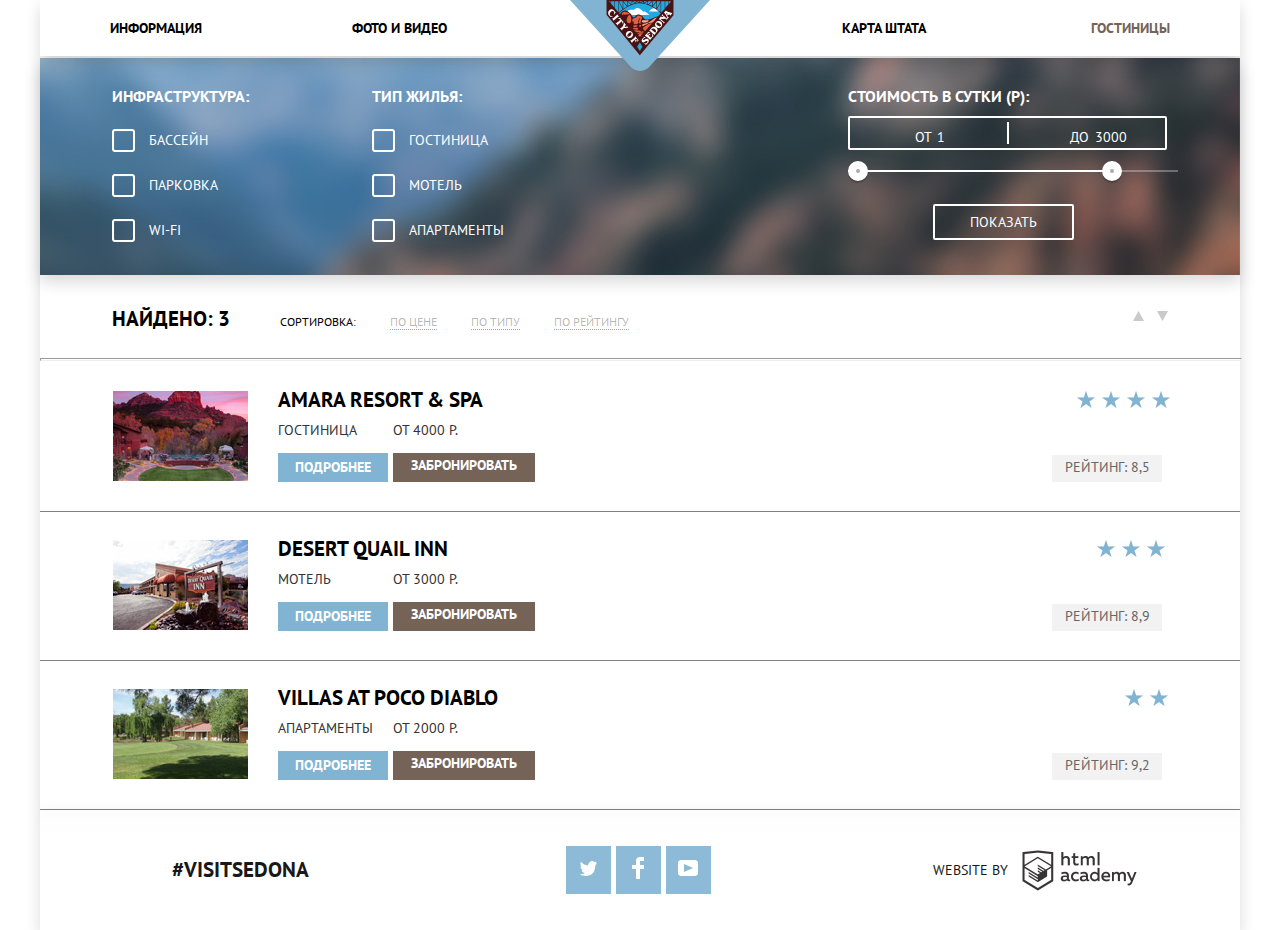
==== commit 855fecf5: "Итоговые правки_к защите" ====
--- a/inner.html
+++ b/inner.html
@@ -4,15 +4,7 @@
     <meta charset="utf-8">
     <title>HTML Academy: Седона</title>
     <link href="css/normalize.css" rel="stylesheet">
-    <link href="css/index.css" rel="stylesheet">
-    <style>
-      HTML {
-        background: url( 'img/sedona-hotels.jpg' ) 50% 0 no-repeat;
-      }
-      BODY {
-    opacity: .4;
-      }
-    </style>
+    <link href="css/index.min.css" rel="stylesheet">
   </head>
   <body>
     <div class="body-class">
@@ -205,36 +197,6 @@
         </div>
       </footer>
     </div>
-    <!---<script src="../js/script.min.js"></script>-->
-  <!--Прописанный в html скрипт - временное решение, т.к. почему-то подключённый выше не работает.-->
-  <script>
-    var button = document.querySelector(".search-button");
-    var popup = document.querySelector(".hotel-search");
-    var arrival = popup.querySelector("[name=arrival]");
-    var departure = popup.querySelector("[name=departure]");
-    var form = popup.querySelector("form");
-
-    button.addEventListener("click", function (evt) {
-      evt.preventDefault();
-      popup.classList.toggle("hotel-search-show");
-      arrival.focus();
-    });
-
-    form.addEventListener("submit", function (evt) {
-        if (!arrival.value || !departure.value) {
-        evt.preventDefault();
-        popup.classList.add("hotel-search-error");
-        }
-    });
-    window.addEventListener("keydown", function (evt){
-      if (evt.keyCode === 27){
-        if (popup.classList.contains ("hotel-search-show")) {
-          evt.preventDefault();
-          popup.classList.remove("hotel-search-show");
-        }
-      }
-    });
-
-  </script>
+    <script src="js/script.min.js"></script>
   </body>
 </html>
--- a/css/index.min.css
+++ b/css/index.min.css
@@ -0,0 +1,208 @@
+@import "https://fonts.googleapis.com/css?family=PT+Sans:400,700&amp;subset=cyrillic";
+body{font-family:"PT Sans",Arial,sans-serif;text-transform:uppercase;width:1200px;height:100%;margin:0 auto}
+.main-body header{width:1200px;margin:0;-webkit-box-shadow:0 7px 15px 0 rgba(0,1,1,0.15);box-shadow:0 7px 15px 0 rgba(0,1,1,0.15)}
+.site-navigation img:hover{-webkit-box-shadow:none;box-shadow:none}
+.section-welcome{background-color:#81b3d2;background-image:url(../img/img-index/background-main.jpg);background-repeat:no-repeat;background-size:100%;height:509px;-webkit-box-shadow:0 7px 15px 0 rgba(0,1,1,0.15);box-shadow:0 7px 15px 0 rgba(0,1,1,0.15);margin-top:-16px}
+.site-navigation{display:-webkit-box;display:-ms-flexbox;display:flex;-webkit-box-orient:horizontal;-webkit-box-direction:normal;-ms-flex-direction:row;flex-direction:row;-ms-flex-pack:distribute;justify-content:space-around;background-color:#fff;margin:0;height:56px;width:1200px}
+.li-center{color:#000}
+.li-center:hover{color:#81b3d2}
+.li-center:active,.li-center:focus{color:rgba(0,0,0,0.3)}
+.li-center-hotel{color:#766357;pointer-events:none;cursor:default}
+.li-center-nohotel{color:#000}
+.img-polygon{width:auto;background-color:transparent;margin-top:-58px}
+.sedona-deserves{min-height:100px;padding:60px 355px 55px;margin:0;margin-top:-5px;background-color:#fff;-webkit-box-shadow:0 7px 15px 0 rgba(0,1,1,0.15);box-shadow:0 7px 15px 0 rgba(0,1,1,0.15)}
+.s-deserves{display:block;min-height:48px;margin:0;margin-bottom:35px;padding:0;font-family:"PT Sans",Arial,sans-serif;font-size:21px;line-height:26px;color:#000;font-weight:700;text-align:center;background-color:#fff}
+.s-reasons{display:block;width:489px;min-height:13px;margin:0;padding:0;background-color:#fff;font-family:"PT Sans",Arial,sans-serif;font-size:14px;line-height:16px;display:block;color:#333;text-align:center;background-color:#fff}
+.visually-hidden{position:absolute;width:1px;height:1px;margin:-1px;border:0;padding:0;clip:rect (0 0 0 0);overflow:hidden}
+.welcome-img{display:block;width:459px;margin-left:auto;margin-right:auto;padding-top:76px}
+.polygon{width:1200px;height:59px;background-image:url(img/img-index/polygon.svg);background-position:506px 0;z-index:1}
+.center-section{display:-webkit-box;display:-ms-flexbox;display:flex;-webkit-box-orient:horizontal;-webkit-box-direction:normal;-ms-flex-flow:row wrap;flex-flow:row wrap;-webkit-box-pack:center;-ms-flex-pack:center;justify-content:center;-webkit-box-align:stretch;-ms-flex-align:stretch;align-items:stretch;-ms-flex-line-pack:stretch;align-content:stretch;-webkit-box-orient:vertical;-webkit-box-direction:normal;-ms-flex-direction:column;flex-direction:column;width:100%;margin:0;list-style:none;-webkit-box-shadow:0 7px 15px 0 rgba(0,1,1,0.15);box-shadow:0 7px 15px 0 rgba(0,1,1,0.15)}
+.true-city{display:-webkit-box;display:-ms-flexbox;display:flex;-webkit-box-orient:horizontal;-webkit-box-direction:normal;-ms-flex-flow:row nowrap;flex-flow:row nowrap;-webkit-box-pack:center;-ms-flex-pack:center;justify-content:center;-webkit-box-align:center;-ms-flex-align:center;align-items:center;margin-top:2px}
+.inside-box{margin:0;background-color:#bfdbec;width:400px;min-height:256px}
+.inside-box h3{line-height:21px;text-align:center;font-size:21px;line-height:21px;font-weight:700;color:#fff;padding-top:26px;padding-left:120px;padding-right:120px}
+.inside-box-number{line-height:21px;text-align:center;font-size:14px;padding-top:5px;color:#fff}
+.inside-box-text{padding-top:8px;padding-right:49px;padding-left:49px;text-align:center;line-height:21px;font-size:14px;color:#fff}
+.img-1{width:800px;height:256px;margin:0;background-color:#fff;background-image:url(../img/img-index/background-city.png);background-repeat:no-repeat}
+.icon-area{display:-webkit-box;display:-ms-flexbox;display:flex;-webkit-box-orient:horizontal;-webkit-box-direction:normal;-ms-flex-flow:row nowrap;flex-flow:row nowrap;-webkit-box-pack:center;-ms-flex-pack:center;justify-content:center;-webkit-box-align:center;-ms-flex-align:center;align-items:center;width:100%;background-color:#fff}
+.house-item{width:400px;min-height:320px;margin:auto;padding:auto}
+.food-item{width:400px;min-height:320px;margin:auto;padding:auto}
+.gift-item{width:400px;min-height:320px;margin:auto;padding:auto}
+.icon{display:block;width:76px;height:76px;margin:auto;margin-top:57px;background-repeat:no-repeat}
+.icon-area-title{font-size:21px;line-height:21px;text-align:center;padding-top:5px;background-color:#fff;font-weight:700;color:#000}
+.icon-area-text{font-size:14px;line-height:21px;text-align:center;padding-top:5px;background-color:#fff;color:#333;padding-right:50px;padding-left:50px}
+.icon-area-text-food{padding-right:50px;padding-left:50px}
+.icon-food{background-color:#fff;background-image:url(../img/img-index/icon-3.food.svg)}
+.icon-gift{background-color:#fff;background-image:url(../img/img-index/icon-2.gifts.svg);background-repeat:no-repeat}
+.icon-house{background-color:#fff;background-image:url(../img/img-index/icon-1.house.svg)}
+.devil-bridge{display:-webkit-box;display:-ms-flexbox;display:flex;-webkit-box-orient:horizontal;-webkit-box-direction:normal;-ms-flex-flow:row nowrap;flex-flow:row nowrap;-webkit-box-pack:center;-ms-flex-pack:center;justify-content:center;-webkit-box-align:center;-ms-flex-align:center;align-items:center;width:100%;margin-top:10px}
+.img-2{width:800px;height:256px;margin:0;background-color:#81b3d2;background-image:url(../img/img-index/canyon.png);background-repeat:no-repeat}
+.advantages{min-height:256px;width:1200px;display:-webkit-box;display:-ms-flexbox;display:flex;-webkit-box-orient:horizontal;-webkit-box-direction:normal;-ms-flex-flow:row nowrap;flex-flow:row nowrap;-webkit-box-pack:center;-ms-flex-pack:center;justify-content:center;-webkit-box-align:center;-ms-flex-align:center;align-items:center;background-color:#eee;-webkit-box-sizing:border-box;box-sizing:border-box}
+.advantages-block{display:-webkit-box;display:-ms-flexbox;display:flex;-webkit-box-orient:horizontal;-webkit-box-direction:normal;-ms-flex-flow:row nowrap;flex-flow:row nowrap;-webkit-box-pack:center;-ms-flex-pack:center;justify-content:center;-webkit-box-align:center;-ms-flex-align:center;align-items:center;background-color:#eee;-webkit-box-sizing:border-box;box-sizing:border-box;min-height:256px;width:400px}
+.square{-webkit-box-sizing:border-box;box-sizing:border-box;width:208px;min-height:143px;margin:0;background-color:#eee}
+.road{-webkit-box-sizing:border-box;box-sizing:border-box;width:262px;min-height:143px;margin:0;background-color:#eee}
+.tourist{-webkit-box-sizing:border-box;box-sizing:border-box;width:250px;min-height:142px;margin:0;background-color:#eee}
+.advantages-title{font-size:21px;line-height:23px;text-align:center;width:100%;background-color:#eee;font-weight:700;color:#000;margin:0;margin-top:-10px}
+.advantages-text{line-height:21px;text-align:center;font-size:14px;color:#333;margin:0}
+.advantages-number{line-height:16px;text-align:center;font-size:14px;color:#333;margin:0;margin-bottom:28px}
+.square-title{margin-bottom:20px;color:#000}
+.road-title{padding-left:72px;width:120px;margin-bottom:20px}
+.tourist-title{padding-left:65px;width:120px;margin-bottom:20px}
+.interest-search{-webkit-box-sizing:border-box;box-sizing:border-box;width:1200px;min-height:291px;margin-top:-5px;padding:60px 383px 125px;background-color:#fff;-webkit-box-shadow:0 7px 15px 0 rgba(0,1,1,0.15);box-shadow:0 7px 15px 0 rgba(0,1,1,0.15)}
+.search{width:450px;min-height:96px;margin:0;padding:0;background-color:#fff}
+.s-interest{width:100%;margin:0;padding:0;padding-bottom:30px;font-size:30px;color:#000;font-style:normal;font-weight:700;line-height:25px;text-align:center;background-color:#fff}
+.s-search{width:450px;margin:0;font-style:normal;font-size:14px;color:#333;line-height:24px;text-align:center;background-color:#fff}
+a :hover{outline:0}
+.map-section{z-index:1;bottom:0;left:calc(50% - 1200px / 2);width:1200px;height:593px;background-image:url(img/img-index/map.jpg)}
+.map-section p{z-index:1;bottom:0;left:calc(50% - 1200px / 2);width:1200px;height:593px}
+.map-section iframe{position:relative;z-index:5;left:calc(50% - 1200px / 2);bottom:0;width:1200px;height:593px;border:none}
+.search-button{position:absolute;left:calc(50% - 568px / 2);bottom:590px;-webkit-box-sizing:border-box;box-sizing:border-box;width:568px;height:86px;padding-top:5px;background-color:#766357;border:none;color:#fff;text-align:center;font-size:21px;font-weight:700;text-transform:uppercase;z-index:3}
+.search-button:hover{background-color:#604e43}
+.search-button:active,.search-button:focus{background-color:#503e33;color:rgba(255,255,255,0.3)}
+.hotel-search{position:absolute;z-index:20;display:none;bottom:110px;left:calc(50% - 568px / 2);width:568px;min-height:481px}
+@-webkit-keyframes bounce {
+0%{-webkit-transform:translateY(-140px);transform:translateY(-140px)}
+100%{-webkit-transform:translateY(0);transform:translateY(0)}
+}
+@keyframes bounce {
+0%{-webkit-transform:translateY(-140px);transform:translateY(-140px)}
+100%{-webkit-transform:translateY(0);transform:translateY(0)}
+}
+@keyframes shake {
+0%,100%{-webkit-transform:translateX(0);-ms-transform:translateX(0);transform:translateX(0)}
+10%,50%,90%{-webkit-transform:translateX(-10px);-ms-transform:translateX(-10px);transform:translateX(-10px)}
+20%,60%,80%{-webkit-transform:translateX(10px);-ms-transform:translateX(10px);transform:translateX(10px)}
+}
+.hotel-search-show{display:block;-webkit-animation-name:bounce;animation-name:bounce;-webkit-animation-duration:.1s;animation-duration:.1s}
+.hotel-search-error{display:block;-webkit-animation-name:shake;animation-name:shake;-webkit-animation-duration:.6s;animation-duration:.6s}
+.search-form{-webkit-box-sizing:border-box;box-sizing:border-box;display:-webkit-box;display:-ms-flexbox;display:flex;-ms-flex-wrap:wrap;flex-wrap:wrap;-webkit-box-pack:justify;-ms-flex-pack:justify;justify-content:space-between;-webkit-box-align:center;-ms-flex-align:center;align-items:center;-webkit-box-sizing:border-box;box-sizing:border-box;margin:0;border:none;width:568px;min-height:395px;padding:53px;font-weight:700;background-color:#fff;-webkit-box-shadow:0 7px 15px 0 rgba(0,1,1,0.15);box-shadow:0 7px 15px 0 rgba(0,1,1,0.15)}
+.search-block{width:462px;height:34px;display:-webkit-box;display:-ms-flexbox;display:flex;-ms-flex-wrap:nowrap;flex-wrap:nowrap;-webkit-box-pack:justify;-ms-flex-pack:justify;justify-content:space-between;-webkit-box-align:center;-ms-flex-align:center;align-items:center}
+.adults input{width:38px}
+.ar-date{margin-bottom:33px;margin-top:4px}
+.dep-date{margin-bottom:33px}
+.quantity{margin-bottom:55px}
+.search-form span{font-size:14px;color:#000;font-weight:700;padding-left:2px}
+.margin{margin-right:3px}
+.search-form input[type="text"]{-webkit-box-sizing:border-box;box-sizing:border-box;width:346px;height:38px;margin-left:11px;padding-left:13px;font-weight:700;border:none}
+.departure-date{padding:0}
+.adults{-webkit-box-sizing:border-box;box-sizing:border-box;width:220px;display:-webkit-box;display:-ms-flexbox;display:flex;-ms-flex-wrap:nowrap;flex-wrap:nowrap;-webkit-box-pack:justify;-ms-flex-pack:justify;justify-content:space-between;-webkit-box-align:center;-ms-flex-align:center;align-items:center}
+.kids{margin-right:8px;-webkit-box-sizing:border-box;box-sizing:border-box;width:180px;display:-webkit-box;display:-ms-flexbox;display:flex;-ms-flex-wrap:nowrap;flex-wrap:nowrap;-webkit-box-pack:justify;-ms-flex-pack:justify;justify-content:space-between;-webkit-box-align:center;-ms-flex-align:center;align-items:center}
+.margin-two{margin-right:43px;width:75px}
+.margin-three{margin-left:10px;margin-right:25px;width:40px}
+input[type="text"]{background:url(../img/img-index/calendar.png) 316px 8px no-repeat;width:21px;height:22px}
+input[type="text"]:hover{background:url(../img/img-index/calendar_hover.png) 316px 8px no-repeat}
+input[type="text"]:active,input[type="text"]:focus{background:url(../img/img-index/calendar_press.png) 316px 8px no-repeat}
+.adults-quantity,.kids-quantity{position:relative;-webkit-box-sizing:border-box;box-sizing:border-box;margin:0;width:40px;height:38px;border:none;font-size:14px;font-weight:700;margin:0;margin-right:-4px;margin-left:-4px;padding:0;text-align:center}
+.minus-plus{border:none;padding:0;margin:0;width:38px;height:38px;background-color:#f2f2f2;font-size:24px;font-weight:700;color:#4e4c4c6b}
+.sign-block{display:-webkit-box;display:-ms-flexbox;display:flex;-ms-flex-wrap:nowrap;flex-wrap:nowrap;width:116px;height:38px;padding:0;margin:0;background-color:#9acd32}
+.search-form input{background-color:#f2f2f2}
+.search-form input:hover{background-color:#ebebeb}
+.search-form input:active,.search-form input:focus{background-color:#fff;border:2px solid #e5e5e5}
+.dep-date input{-webkit-box-sizing:border-box;box-sizing:border-box;width:346px;height:38px}
+.quantity{display:-webkit-box;display:-ms-flexbox;display:flex;-ms-flex-wrap:nowrap;flex-wrap:nowrap;-webkit-box-pack:justify;-ms-flex-pack:justify;justify-content:space-between;-webkit-box-align:center;-ms-flex-align:center;align-items:center}
+input::-webkit-outer-spin-button,input::-webkit-inner-spin-button{-webkit-appearance:none}
+input[type='number']{-moz-appearance:textfield}
+.search-b{width:458px;height:58px;background-color:#81b3d2;color:#fff;font-size:21px;text-align:center;font-weight:700;text-transform:uppercase;border:none;padding:0}
+.search-block{display:flex}
+.search-b:hover{background-color:#669ec0}
+.search-b:active,.search-b:focus{background-color:#5496bd;color:rgba(255,255,255,0.3)}
+.site-navigation{position:absolute;z-index:1;font-family:"PT Sans",Arial,sans-serif;font-size:14px;line-height:26px;font-weight:700;height:56px;color:#000;text-transform:uppercase;list-style:none;padding-inline-start:0}
+.navigation-item{width:300px;-webkit-box-sizing:border-box;box-sizing:border-box;font-family:"PT Sans",Arial,sans-serif;font-size:14px;color:#000;font-weight:700;margin-top:15px}
+.item-info{text-align:left;padding-left:70px}
+.item-photo{text-align:left;padding-left:12px}
+.item-map{text-align:right;padding-right:14px}
+.item-hostelslist{text-align:right;padding-right:70px}
+.logo-block{width:140px;height:71px;position:relative;z-index:3;left:530px}
+a{text-decoration:none}
+.welcome-img{display:block;margin:0 auto}
+.item-name{font-family:"PT Sans",Arial,sans-serif;font-weight:700;font-style:normal;font-size:21px;text-align:left;line-height:26px}
+.main-footer{position:absolute;z-index:350;display:-webkit-box;display:-ms-flexbox;display:flex;-webkit-box-orient:horizontal;-webkit-box-direction:normal;-ms-flex-direction:row;flex-direction:row;-ms-flex-pack:distribute;justify-content:space-around;-webkit-box-align:center;-ms-flex-align:center;align-items:center;width:1200px;background-color:#fff;opacity:.9;margin:0;-webkit-box-flex:1;-ms-flex:1 0 auto;flex:1 0 auto;-webkit-box-shadow:0 7px 15px 0 rgba(0,1,1,0.15);box-shadow:0 7px 15px 0 rgba(0,1,1,0.15)}
+.site-navigation{margin-left:0;-webkit-box-shadow:0 7px 15px 0 rgba(0,1,1,0.15);box-shadow:0 7px 15px 0 rgba(0,1,1,0.15)}
+.main-header{-webkit-box-shadow:0 7px 15px 0 rgba(0,1,1,0.15);box-shadow:0 7px 15px 0 rgba(0,1,1,0.15)}
+.visit{font-family:"PT Sans",Arial,sans-serif;font-size:21px;color:#000;font-weight:700;padding-left:28px;padding-right:50px}
+.footer-social{display:-webkit-box;display:-ms-flexbox;display:flex;-webkit-box-sizing:border-box;box-sizing:border-box;-ms-flex-wrap:nowrap;flex-wrap:nowrap;-webkit-box-orient:horizontal;-webkit-box-direction:normal;-ms-flex-direction:row;flex-direction:row;-webkit-box-pack:justify;-ms-flex-pack:justify;justify-content:space-between;width:150px;height:48px;margin:0;padding:0}
+.footer-social li{margin-right:5px;list-style:none;vertical-align:bottom}
+.social{display:-webkit-box;display:-ms-flexbox;display:flex;-webkit-box-align:center;-ms-flex-align:center;align-items:center;-webkit-box-pack:center;-ms-flex-pack:center;justify-content:center;width:46px;height:48px;background-color:#81b3d2}
+.social:hover{background-color:#669ec0}
+.social:active,.social:focus{background-color:#5496bd}
+.footer-copyright{display:-webkit-box;display:-ms-flexbox;display:flex;-webkit-box-align:center;-ms-flex-align:center;align-items:center;margin-left:10px}
+.footer-copyright span{color:#000}
+.footer-copyright p{width:115px;height:41px;margin-left:6px;background-color:#fff;background-image:url(../img/logo-name.png)}
+.footer-copyright p:hover{background-color:#fff;background-image:url(../img/logo-name-2.png)}
+.footer-copyright p:active,.footer-copyright p:focus{background-color:#fff;background-image:url(../img/logo-name-3.png)}
+.container{-webkit-box-shadow:0 7px 15px 0 rgba(0,1,1,0.15);box-shadow:0 7px 15px 0 rgba(0,1,1,0.15)}
+.copyright{padding-right:8px;font-weight:400;color:#000;font-size:14px;line-height:26px}
+body{height:100%;min-width:900px}
+html{position:relative;min-height:100%}
+footer{height:120px;bottom:0;width:100%}
+.search-filter{display:-webkit-box;display:-ms-flexbox;display:flex;-webkit-box-pack:justify;-ms-flex-pack:justify;justify-content:space-between;-webkit-box-align:top;-ms-flex-align:top;align-items:top;width:100%;height:217px;background-color:#81b3d2;background-image:url(../img/img-hotels/filter-background.jpg);background-repeat:no-repeat;background-size:100%;margin:0;margin-top:-13px}
+.search-filter ul{list-style:none;font-size:16px;line-height:16px;text-align:left;text-transform:uppercase;color:#fff}
+.accomodation{padding-left:60px}
+input[type="checkbox"]{display:none}
+input[type="checkbox"] + label span{display:inline-block;width:23px;height:23px;margin:-1px 4px 0 0;padding-left:10px;vertical-align:middle;background:url(../img/img-hotels/checkbox-off.png) left top no-repeat;cursor:pointer}
+input[type="checkbox"]:checked + label span{background:url(../img/img-hotels/checkbox-on.png) left top no-repeat;width:23px;height:23px;padding-left:-4px}
+input[type="checkbox"]:disabled{background-color:#fff;background-image:url(../img/img-hotels/checkbox-disabled.png)}
+.search-filter li{color:#fff;margin-bottom:23px;margin-top:12px;display:-webkit-box;display:-ms-flexbox;display:flex;-webkit-box-align:center;-ms-flex-align:center;align-items:center}
+.search-titel{font-style:bold;font-stretch:normal;line-height:1.31;letter-spacing:normal;text-align:left;font-size:16px;font-weight:700;height:21px;margin-top:12px;color:#fff}
+.search-filter{line-height:14px;font-size:14px;-webkit-box-shadow:0 7px 15px 0 rgba(0,1,1,0.15);box-shadow:0 7px 15px 0 rgba(0,1,1,0.15)}
+.apartament:{padding-top:7px}
+.unfrastructure{margin-left:32px}
+.checkbox-box{font-size:14px}
+.filter-range{width:330px;margin-top:28px;margin-left:282px;margin-right:62px;color:#fff;text-transform:uppercase}
+.filter-range-title{margin-bottom:9px;font-weight:600;font-size:16px;line-height:21px}
+.price-controls{position:relative;height:30px;width:315px;margin-bottom:20px;font-size:0;border:2px solid #fff;border-radius:2px}
+.price-controls::after{content:"";position:absolute;top:50%;left:50%;width:2px;height:22px;background:#fff;-webkit-transform:translate(-50%,-50%);-ms-transform:translate(-50%,-50%);transform:translate(-50%,-50%)}
+.price-controls label{display:inline-block;font-size:14px;line-height:38px;vertical-align:top;cursor:pointer}
+.price-controls .min-price,.price-controls .max-price{width:90px;padding-left:65px}
+.price-controls input{width:50px;margin:0;color:inherit;font:inherit;background:none;border:none}
+.range-controls{position:relative;margin-bottom:32px}
+.range-controls .scale{height:2px;background:rgba(255,255,255,0.3)}
+.range-controls .bar{width:80%;height:2px;background:#fff}
+.range-toggle{position:absolute;top:-9px;width:4px;height:4px;background:#ababab;border:8px solid #fff;border-radius:50%;-webkit-box-shadow:0 2px 1px 0 rgba(0,1,1,0.2);box-shadow:0 2px 1px 0 rgba(0,1,1,0.2);cursor:pointer}
+.range-toggle:hover{background:#1c4f80}
+.range-toggle-min{left:0}
+.range-toggle-max{left:77%}
+.btn-transparent{display:block;margin:0 auto;margin-left:85px;padding:6px 35px;font-size:14px;line-height:20px;color:#fff;text-transform:uppercase;background:transparent;border:2px solid #fff;border-radius:2px;cursor:pointer}
+.btn-transparent:hover{color:#000;background:#fff}
+.search-result{height:83px}
+.search-result p{display:inline-block;vertical-align:center;margin-right:20px}
+.search-result h2{display:inline-block;vertical-align:center;font-size:21px;line-height:26px;color:#000;padding:31px 72px;margin:0;padding-right:46px}
+.sorted{font-size:12px;color:#000}
+.price{font-size:12px;color:#81b3d2;margin-left:12px}
+.type{font-size:12px;border-bottom:1px dotted #81b3d2;color:rgba(0,0,0,0.3);margin-left:7px}
+.up{display:inline-block;vertical-align:center;width:20px;height:15px;margin:0;margin-left:480px;background:url(../img/img-hotels/icon-up.png) no-repeat}
+.up:hover{background:url(../img/img-hotels/icon-up-hover.png) no-repeat}
+.up:active,.up:focus{background:url(../img/img-hotels/icon-up-press.png) no-repeat}
+.down{display:inline-block;vertical-align:center;width:20px;height:15px;margin:0;background:url(../img/img-hotels/icon-down.png) no-repeat}
+.down:hover{background:url(../img/img-hotels/icon-down-hover.png) no-repeat}
+.down:active,.down:focus{background:url(../img/img-hotels/icon-down-press.png) no-repeat}
+.type:hover{color:#81b3d2}
+.type:focus,.type:active{color:#000}
+.sorted-choice{font-size:12px;border-bottom:1px dotted #81b3d2;color:rgba(0,0,0,0.3);margin-left:10px}
+.sorted-choice:hover{color:#81b3d2}
+.sorted-choice:focus,.sorted-choice:active{color:#000}
+hr{color:#f2f2f2;width:1200px;height:1px}
+.catalog{display:-webkit-box;display:-ms-flexbox;display:flex;-webkit-box-orient:vertical;-webkit-box-direction:normal;-ms-flex-direction:column;flex-direction:column;-webkit-box-pack:justify;-ms-flex-pack:justify;justify-content:space-between;-ms-flex-line-pack:start;align-content:flex-start;-ms-flex-wrap:nowrap;flex-wrap:nowrap;width:100%;min-height:453px;margin:0;margin-bottom:120px;padding:0;margin-top:-10px}
+.catalog-line{display:-webkit-box;display:-ms-flexbox;display:flex;-webkit-box-orient:horizontal;-webkit-box-direction:normal;-ms-flex-direction:row;flex-direction:row;-webkit-box-pack:start;-ms-flex-pack:start;justify-content:flex-start;padding:73px;height:100px;width:auto;padding-top:40px;padding-bottom:20px;border-bottom:1px solid grey}
+.catalog-line-second{padding-top:28px}
+.catalog-line-third{padding-top:28px}
+.central-block{display:-webkit-box;display:-ms-flexbox;display:flex;-webkit-box-orient:horizontal;-webkit-box-direction:normal;-ms-flex-direction:row;flex-direction:row;-webkit-box-pack:start;-ms-flex-pack:start;justify-content:flex-start;-ms-flex-wrap:wrap;flex-wrap:wrap;-webkit-box-sizing:border-box;box-sizing:border-box;width:305px;height:90px;margin-left:30px}
+.catalog h3{margin:0;padding:0;height:26px;width:100%;font-size:21px;text-align:left;text-weight:bold;color:#000}
+.catalog span{display:block;width:110px;height:21px;margin-right:5px;margin-top:8px;font-size:14px;color:#333}
+.detailed{width:110px;height:25px;background-color:#81b3d2;margin-right:5px;margin-top:10px;padding-top:4px;text-align:center}
+.detailed:hover{background-color:#669ec0}
+.detailed:active,.detailed:focus{background-color:#5496bd;color:rgba(255,255,255,0.3)}
+.reservation-button{width:142px;height:25px;background-color:#766357;font-size:14px;color:#fff;font-weight:700;text-transform:uppercase;border:none;margin-right:5px;margin-top:10px;padding-top:4px;text-align:center}
+.reservation-button:hover{background-color:#604e43}
+.reservation-button:active,.reservation-button:focus{background-color:#503e33}
+.central-block a{font-size:14px;color:#fff;font-weight:700;text-transform:uppercase;text-align:center}
+.central-block h3{font-size:21px;font-weight:700;color:#000;margin-top:-3px}
+.central-block h3:hover{color:#81b3d2}
+.central-block h3:active,.central-block h3:focus{color:rgba(0,0,0,0.3)}
+.block-rate{display:-webkit-box;display:-ms-flexbox;display:flex;-webkit-box-orient:horizontal;-webkit-box-direction:normal;-ms-flex-direction:row;flex-direction:row;-ms-flex-wrap:wrap;flex-wrap:wrap;margin-left:510px;width:115px;height:90px}
+.icon-star-4{display:-webkit-box;display:-ms-flexbox;display:flex;margin-left:20px;width:110px;height:18px}
+.icon-star-3{display:-webkit-box;display:-ms-flexbox;display:flex;margin-left:40px;width:95px;height:18px}
+.icon-star-2{display:-webkit-box;display:-ms-flexbox;display:flex;margin-left:68px;width:62px;height:18px}
+.star{width:20px;margin:0;margin-left:5px;padding:0;height:17px;background-color:#fff;background-image:url(../img/img-hotels/icon.star.png);background-repeat:no-repeat}
+.rate{-webkit-box-sizing:border-box;box-sizing:border-box;width:110px;height:27px;background-color:#f2f2f2;font-size:14px;color:#666;text-align:center;padding-top:10px;margin:0;margin-right:5px;margin-top:4px;padding-top:4px}
+.catalog-line div{height:60px}
+hr{margin:0}